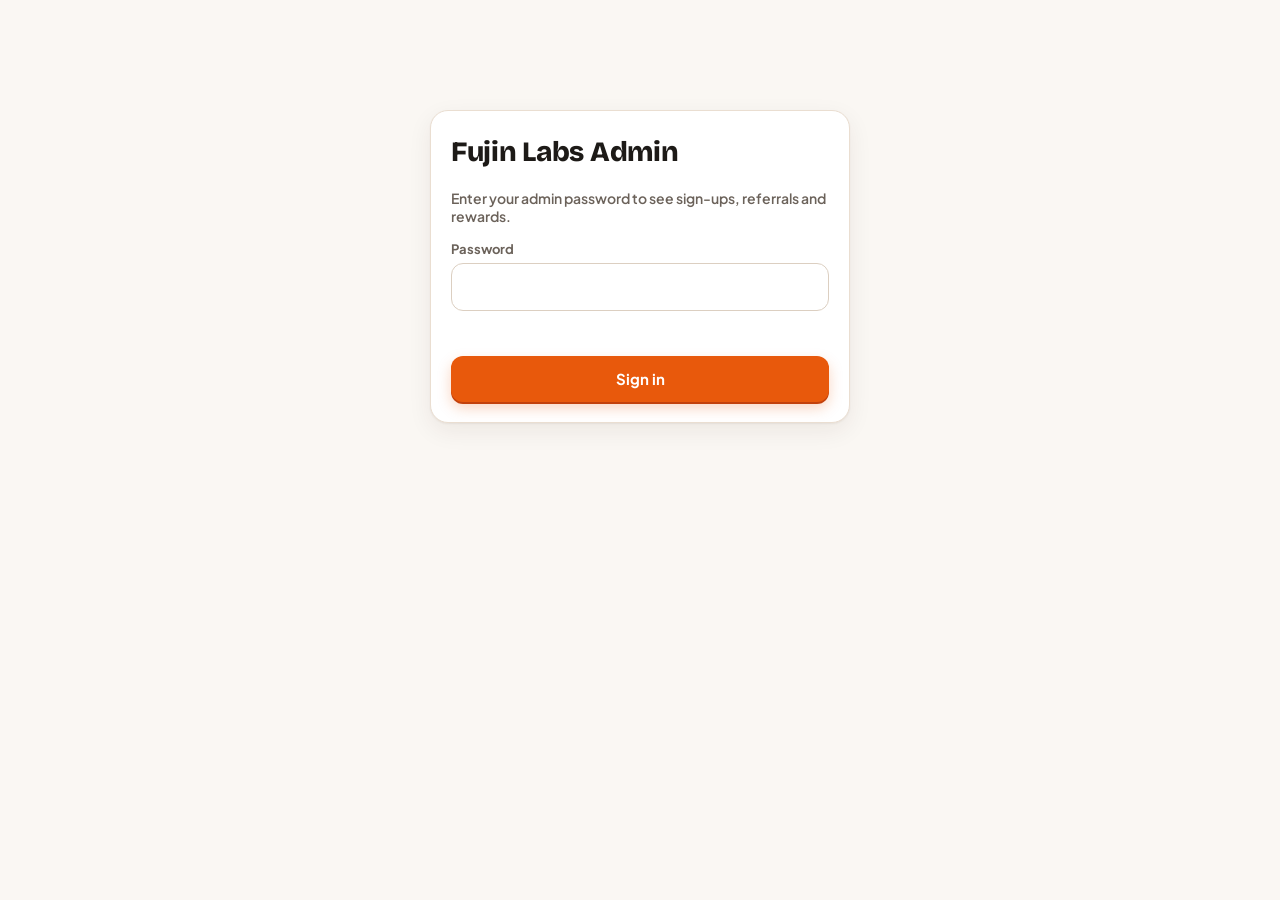
==== admin.html @ 4818551e "Add files via upload" ====
<!doctype html>
<html lang="en">
<head>
<meta charset="utf-8">
<meta name="viewport" content="width=device-width, initial-scale=1, viewport-fit=cover">
<meta name="color-scheme" content="light">
<meta name="robots" content="noindex, nofollow">
<title>Fujin Labs Admin</title>
<link rel="preconnect" href="https://fonts.googleapis.com">
<link rel="preconnect" href="https://fonts.gstatic.com" crossorigin>
<link href="https://fonts.googleapis.com/css2?family=Bricolage+Grotesque:opsz,wght@12..96,600;12..96,700;12..96,800&family=Plus+Jakarta+Sans:wght@500;600;700;800&display=swap" rel="stylesheet">
<link rel="stylesheet" href="styles.css">
<style>
  /* Page-specific styles only. Tokens and shared components live in styles.css. */
  :root{--page:980px}
  .top h1{font-size:26px}
  #login{max-width:420px;margin:10vh auto 0;width:100%;display:flex;flex-direction:column;gap:16px}
  .tabs{display:flex;gap:8px;position:sticky;top:env(safe-area-inset-top,0px);z-index:5;padding:8px 2px;overflow-x:auto;background:var(--bg)}
  .tabs button{background:#fff;color:var(--ink);border:1.5px solid var(--line);box-shadow:none;flex:none}
  .tabs button[aria-selected="true"]{background:var(--orange);color:#fff;border-color:var(--orange)}
  .grid2{display:grid;grid-template-columns:1fr 1fr;gap:20px}
  @media(max-width:760px){.grid2{grid-template-columns:1fr}}
  ol.lb{list-style:none;margin:14px 0 0;padding:0;display:flex;flex-direction:column;gap:8px}
  ol.lb li{display:flex;align-items:center;gap:12px;background:var(--well);border-radius:12px;padding:10px 14px}
  ol.lb .rk{font:800 16px var(--display);width:26px;color:var(--orange-deep)}
  ol.lb .nm{flex:1;min-width:0;overflow-wrap:anywhere;font-weight:700}
  ol.lb .ct{font:800 20px var(--display);font-variant-numeric:tabular-nums}
  .filters{display:grid;grid-template-columns:2fr 1fr 1fr;gap:12px}
  @media(max-width:640px){.filters{grid-template-columns:1fr}}
  .list{display:grid;grid-template-columns:repeat(auto-fill,minmax(min(100%,420px),1fr));gap:16px;margin-top:18px}
  .person{background:#fff;border:1px solid var(--line);border-radius:16px;box-shadow:var(--shadow);padding:18px;display:flex;flex-direction:column;gap:12px;min-width:0}
  .person h3{overflow-wrap:anywhere}
  .meta{display:grid;grid-template-columns:auto 1fr;gap:4px 12px;font-size:14px;margin:0}
  .meta dt{color:var(--muted);font-weight:700} .meta dd{margin:0;overflow-wrap:anywhere}
  .edit{display:flex;flex-direction:column;gap:10px;border-top:1px solid var(--line);padding-top:12px}
  .tier-edit{display:grid;grid-template-columns:90px 1fr 110px auto;gap:10px;align-items:end;margin-top:12px}
  .tier-edit .full{grid-column:1/-1}
  @media(max-width:640px){.tier-edit{grid-template-columns:1fr 1fr;padding:12px;border-radius:14px;background:var(--well)}.tier-edit>*{grid-column:1/-1}}
</style>
</head>
<body>
<main>
  <section id="login" class="card" aria-labelledby="loginTitle">
    <h1 id="loginTitle" style="font-size:28px">Fujin Labs Admin</h1>
    <p class="msg">Enter your admin password to see sign-ups, referrals and rewards.</p>
    <div id="demoNote" class="banner" hidden>Demo mode: reading sign-ups saved in this browser. The demo password is <b>admin</b>.</div>
    <form id="loginForm" style="display:flex;flex-direction:column;gap:14px">
      <label for="pw">Password<input id="pw" type="password" autocomplete="current-password"></label>
      <p class="msg bad" id="loginErr" role="alert"></p>
      <button type="submit" id="loginBtn">Sign in</button>
    </form>
  </section>

  <div id="app" hidden>
    <div class="top card">
      <div><div class="brand" style="margin-bottom:8px"><i></i>Fujin Labs Admin</div><span class="conn" id="conn">Connected to Google Sheet</span></div>
      <div class="row">
        <button class="soft" id="reload" type="button">Refresh</button>
        <button class="soft" id="exportCsv" type="button">Export CSV</button>
        <button class="soft" id="logout" type="button">Sign out</button>
      </div>
    </div>
    <div class="tabs" role="tablist" style="margin-top:14px">
      <button role="tab" id="t-over" aria-selected="true" data-tab="over">Overview</button>
      <button role="tab" id="t-people" aria-selected="false" data-tab="people">Sign-ups</button>
      <button role="tab" id="t-rewards" aria-selected="false" data-tab="rewards">Reward tiers</button>
    </div>

    <section id="p-over" style="display:flex;flex-direction:column;gap:22px;margin-top:14px">
      <div class="stats" id="stats"></div>
      <div class="grid2">
        <div class="card"><h2>Top referrers</h2><ol class="lb" id="leaders"></ol></div>
        <div class="card"><h2>Interests</h2><div class="bars" id="interestBars"></div><h2 style="margin-top:24px">Last 7 days</h2><div class="bars" id="dayBars"></div></div>
      </div>
    </section>

    <section id="p-people" class="card" hidden style="margin-top:14px">
      <h2>All sign-ups <span class="pill" id="shown"></span></h2>
      <div class="filters" style="margin-top:14px">
        <label for="q">Search<input id="q" type="search" placeholder="Name, email, company, code"></label>
        <label for="fInterest">Interest<select id="fInterest"><option value="">All</option></select></label>
        <label for="fStatus">Reward<select id="fStatus"><option value="">All</option><option value="__ready">Ready to reward</option></select></label>
      </div>
      <div class="list" id="list"></div>
    </section>

    <section id="p-rewards" class="card" hidden style="margin-top:14px">
      <h2>Reward tiers</h2>
      <p class="msg">These appear on your public page. Friends needed is the number of people who joined with someone's code.</p>
      <div id="tierEditor"></div>
      <div class="row" style="margin-top:16px"><button class="soft" id="addTier" type="button">Add tier</button><button id="saveTiers" type="button">Save tiers</button></div>
      <p class="msg" id="tierMsg" role="status"></p>
    </section>
  </div>
</main>

<script src="config.js"></script>
<script>

const $ = id => document.getElementById(id);
const DEMO = !CONFIG.SHEET_API_URL;
let PASSWORD = "", DATA = {rows:[], tiers:[], statuses:["None","Pending","Approved","Paid / Sent"]};

function h(tag, props, ...kids){
  const el = document.createElement(tag);
  Object.entries(props || {}).forEach(([k,v]) => { if(k === "class") el.className = v; else if(k.startsWith("on")) el.addEventListener(k.slice(2), v); else if(v !== false && v != null) el.setAttribute(k, v === true ? "" : v); });
  kids.flat().forEach(c => { if(c != null) el.append(c.nodeType ? c : document.createTextNode(c)); });
  return el;
}

/* ---- Backend ---- */
async function call(action, body){
  if(DEMO) return demo(action, body || {});
  const r = await fetch(CONFIG.SHEET_API_URL, {method:"POST", headers:{"Content-Type":"text/plain;charset=utf-8"}, body:JSON.stringify({action, password:PASSWORD, ...body})});
  if(!r.ok) throw new Error("Request failed (" + r.status + ")");
  const out = await r.json();
  if(out && out.error) throw new Error(out.error);
  return out;
}
function demoRows(){ try{ return JSON.parse(localStorage.getItem("fujin_demo")||"[]"); }catch(e){ return []; } }
function demoTiers(){ try{ const t = JSON.parse(localStorage.getItem("fujin_demo_tiers")||"null"); if(t) return t; }catch(e){} return [
  {need:3,reward:"Rs 500 cash",type:"Money",details:"Sent to your UPI or bank account"},
  {need:10,reward:"Fujin Labs gift hamper",type:"Gift",details:"Delivered to your address"},
  {need:25,reward:"Rs 5,000 cash",type:"Money",details:"Sent to your UPI or bank account"}]; }
function demo(action, b){
  if(b.password !== undefined && b.password !== "admin" && action === "a_login") throw new Error("Wrong password.");
  const rows = demoRows();
  const save = () => localStorage.setItem("fujin_demo", JSON.stringify(rows));
  if(action === "a_login") return {ok:true};
  if(action === "a_list"){
    const byCode = {}; rows.forEach(r => byCode[r.code] = r);
    return {tiers:demoTiers(), statuses:DATA.statuses, rows:rows.map(r => ({ts:r.created_at, name:r.name, email:r.email, company:r.company||"", phone:r.phone||"", interest:r.interest||"",
      code:r.code, ref:r.referred_by||"", refName:r.referred_by && byCode[r.referred_by] ? byCode[r.referred_by].name : "", count:rows.filter(x => x.referred_by === r.code).length, status:r.status||"None", notes:r.notes||""}))};
  }
  if(action === "a_update"){ const r = rows.find(x => x.code === b.code); if(r){ if(b.status) r.status = b.status; if(b.notes !== undefined) r.notes = b.notes; save(); } return {ok:true}; }
  if(action === "a_delete"){ const i = rows.findIndex(x => x.code === b.code); if(i >= 0){ rows.splice(i,1); save(); } return {ok:true}; }
  if(action === "a_tiers"){ localStorage.setItem("fujin_demo_tiers", JSON.stringify(b.tiers)); return {ok:true, tiers:b.tiers}; }
}

/* ---- Login ---- */
function pwGet(){ try{ return sessionStorage.getItem("fujin_admin") || ""; }catch(e){ return ""; } }
function pwSet(v){ try{ v ? sessionStorage.setItem("fujin_admin", v) : sessionStorage.removeItem("fujin_admin"); }catch(e){} }
if(DEMO){ $("demoNote").hidden = false; $("conn").textContent = "Demo mode (not your Sheet)"; $("conn").classList.add("demo"); }

async function enter(pw, auto){
  PASSWORD = pw; $("loginErr").textContent = "";
  $("loginBtn").disabled = true;
  try{
    await call("a_login", {password:pw});
    pwSet(pw); await load();
    $("login").hidden = true; $("app").hidden = false;
  }catch(e){ if(!auto) $("loginErr").textContent = e.message; pwSet(""); }
  finally{ $("loginBtn").disabled = false; }
}
$("loginForm").addEventListener("submit", e => { e.preventDefault(); enter($("pw").value, false); });
$("logout").addEventListener("click", () => { pwSet(""); PASSWORD = ""; $("app").hidden = true; $("login").hidden = false; $("pw").value = ""; });
if(pwGet()) enter(pwGet(), true);

/* ---- Data ---- */
async function load(){
  const d = await call("a_list", {});
  DATA = {rows:d.rows || [], tiers:d.tiers || [], statuses:d.statuses || DATA.statuses};
  fillFilters(); renderAll();
}
$("reload").addEventListener("click", async e => { e.target.disabled = true; try{ await load(); }catch(x){ alert_(x.message); } e.target.disabled = false; });
function alert_(m){ const t = $("tierMsg"); t.className = "msg bad"; t.textContent = m; }

const earned = c => { let t = null; DATA.tiers.forEach(x => { if(c >= x.need) t = x; }); return t; };
const needsReward = r => earned(r.count) && (r.status === "None" || r.status === "Pending");
const fmtDate = s => { const d = new Date(s); return isNaN(d) ? "" : d.toLocaleDateString(undefined, {day:"numeric", month:"short", year:"numeric"}); };

/* ---- Overview ---- */
function renderOverview(){
  const rows = DATA.rows, total = rows.length, viaRef = rows.filter(r => r.ref).length;
  const ready = rows.filter(needsReward).length, unpaid = rows.filter(r => r.status === "Approved").length;
  const stat = (n, label, alert) => h("div", {class:"stat" + (alert ? " alert" : "")}, h("b", {}, n), h("span", {}, label));
  const box = $("stats"); box.textContent = "";
  box.append(stat(total, "Total sign-ups"), stat(viaRef, "Joined via referral"), stat(total ? Math.round(viaRef/total*100) + "%" : "0%", "Referral rate"),
    stat(ready, "Ready to reward", ready > 0), stat(unpaid, "Approved, not sent yet"));

  const lb = $("leaders"); lb.textContent = "";
  const top = rows.filter(r => r.count > 0).sort((a,b) => b.count - a.count).slice(0, 8);
  if(!top.length) lb.append(h("li", {}, h("span", {class:"nm"}, "No referrals yet.")));
  top.forEach((r, i) => lb.append(h("li", {}, h("span", {class:"rk"}, i + 1), h("span", {class:"nm"}, r.name, h("br"), h("small", {style:"font-weight:500;color:var(--muted)"}, r.code)), h("span", {class:"ct"}, r.count))));

  const bars = (el, entries) => { el.textContent = ""; const max = Math.max(1, ...entries.map(e => e[1]));
    entries.forEach(([k, v]) => el.append(h("div", {class:"b"}, h("span", {}, k), h("div", {class:"tr"}, h("i", {style:"width:" + Math.max(2, v/max*100) + "%"})), h("span", {}, v)))); };
  const byInt = {}; rows.forEach(r => { const k = r.interest || "Not given"; byInt[k] = (byInt[k] || 0) + 1; });
  bars($("interestBars"), Object.entries(byInt).sort((a,b) => b[1] - a[1]));
  const days = [];
  for(let i = 6; i >= 0; i--){ const d = new Date(); d.setHours(0,0,0,0); d.setDate(d.getDate() - i); days.push(d); }
  bars($("dayBars"), days.map(d => [d.toLocaleDateString(undefined, {weekday:"short", day:"numeric"}),
    rows.filter(r => { const x = new Date(r.ts); return x >= d && x < new Date(d.getTime() + 864e5); }).length]));
}

/* ---- Sign-ups ---- */
function fillFilters(){
  const sel = $("fInterest"), keep = sel.value; sel.textContent = ""; sel.append(h("option", {value:""}, "All"));
  [...new Set(DATA.rows.map(r => r.interest).filter(Boolean))].forEach(v => sel.append(h("option", {value:v}, v))); sel.value = keep;
  const st = $("fStatus"), k2 = st.value; st.textContent = ""; st.append(h("option", {value:""}, "All"), h("option", {value:"__ready"}, "Ready to reward"));
  DATA.statuses.forEach(s => st.append(h("option", {value:s}, s))); st.value = k2;
}

function personCard(r){
  const tier = earned(r.count);
  const status = h("select", {id:"st-" + r.code}, DATA.statuses.map(s => h("option", {value:s, selected: s === r.status}, s)));
  const notes = h("textarea", {id:"nt-" + r.code}, r.notes);
  const msg = h("p", {class:"msg", role:"status"});
  const del = h("button", {class:"danger", type:"button"}, "Delete");
  let armed = false;
  del.addEventListener("click", async () => {
    if(!armed){ armed = true; del.classList.add("sure"); del.textContent = "Tap again to delete for good"; setTimeout(() => { armed = false; del.classList.remove("sure"); del.textContent = "Delete"; }, 4000); return; }
    del.disabled = true;
    try{ await call("a_delete", {code:r.code}); await load(); }catch(e){ msg.className = "msg bad"; msg.textContent = e.message; del.disabled = false; }
  });
  const save = h("button", {type:"button"}, "Save");
  save.addEventListener("click", async () => {
    save.disabled = true; msg.className = "msg"; msg.textContent = "Saving...";
    try{ await call("a_update", {code:r.code, status:status.value, notes:notes.value}); r.status = status.value; r.notes = notes.value; msg.className = "msg ok"; msg.textContent = "Saved."; renderOverview(); }
    catch(e){ msg.className = "msg bad"; msg.textContent = e.message; }
    save.disabled = false;
  });
  const dl = [["Email", r.email], ["Phone", r.phone || "-"], ["Company", r.company || "-"], ["Interest", r.interest || "-"], ["Joined", fmtDate(r.ts)], ["Referred by", r.ref ? (r.refName || "Unknown") + " (" + r.ref + ")" : "Nobody"]];
  return h("article", {class:"person"},
    h("div", {}, h("h3", {}, r.name), h("div", {class:"pills", style:"margin-top:6px"},
      h("span", {class:"pill"}, r.code), h("span", {class:"pill"}, r.count + (r.count === 1 ? " referral" : " referrals")),
      tier ? h("span", {class:"pill " + (r.status === "Paid / Sent" ? "paid" : "eligible")}, (r.status === "Paid / Sent" ? "Earned: " : "Eligible: ") + tier.reward) : null)),
    h("dl", {class:"meta"}, dl.flatMap(([k, v]) => [h("dt", {}, k), h("dd", {}, v)])),
    h("div", {class:"edit"}, h("label", {for:"st-" + r.code}, "Reward status", status), h("label", {for:"nt-" + r.code}, "Private notes", notes),
      h("div", {class:"row"}, save, del), msg));
}

function renderPeople(){
  const q = $("q").value.trim().toLowerCase(), fi = $("fInterest").value, fs = $("fStatus").value;
  const rows = DATA.rows.filter(r => (!q || [r.name, r.email, r.company, r.code, r.phone].join(" ").toLowerCase().includes(q))
    && (!fi || r.interest === fi) && (!fs || (fs === "__ready" ? needsReward(r) : r.status === fs)))
    .sort((a,b) => new Date(b.ts) - new Date(a.ts));
  $("shown").textContent = rows.length + " of " + DATA.rows.length;
  const list = $("list"); list.textContent = "";
  if(!rows.length) list.append(h("p", {class:"msg"}, "No sign-ups match."));
  rows.slice(0, 200).forEach(r => list.append(personCard(r)));
  if(rows.length > 200) list.append(h("p", {class:"msg"}, "Showing the newest 200. Narrow the search to see more."));
}
["input","change"].forEach(ev => ["q","fInterest","fStatus"].forEach(id => $(id).addEventListener(ev, renderPeople)));

/* ---- Tiers ---- */
let tierDraft = [];
function renderTiers(){
  tierDraft = DATA.tiers.map(t => ({...t}));
  drawTiers();
}
function drawTiers(){
  const box = $("tierEditor"); box.textContent = "";
  tierDraft.forEach((t, i) => {
    const need = h("input", {id:"tn" + i, type:"number", min:"1", value:t.need, inputmode:"numeric"});
    const rw = h("input", {id:"tr" + i, value:t.reward, placeholder:"Rs 500 cash"});
    const ty = h("select", {id:"ty" + i}, ["Money","Gift"].map(x => h("option", {value:x, selected: x === t.type}, x)));
    const dt = h("input", {id:"td" + i, value:t.details || "", placeholder:"How the reward is delivered"});
    need.addEventListener("input", () => t.need = Number(need.value)); rw.addEventListener("input", () => t.reward = rw.value);
    ty.addEventListener("change", () => t.type = ty.value); dt.addEventListener("input", () => t.details = dt.value);
    const rm = h("button", {class:"danger", type:"button", "aria-label":"Remove tier " + (i + 1)}, "Remove");
    rm.addEventListener("click", () => { tierDraft.splice(i, 1); drawTiers(); });
    box.append(h("div", {class:"tier-edit"},
      h("label", {for:"tn" + i}, "Friends", need), h("label", {for:"tr" + i}, "Reward", rw), h("label", {for:"ty" + i}, "Type", ty), rm,
      h("label", {for:"td" + i, class:"full"}, "Details", dt)));
  });
}
$("addTier").addEventListener("click", () => { tierDraft.push({need:(tierDraft.length ? tierDraft[tierDraft.length-1].need : 0) + 5, reward:"", type:"Money", details:""}); drawTiers(); });
$("saveTiers").addEventListener("click", async e => {
  const m = $("tierMsg"); m.className = "msg"; m.textContent = "Saving...";
  const list = tierDraft.filter(t => Number(t.need) > 0 && String(t.reward).trim()).sort((a,b) => a.need - b.need);
  e.target.disabled = true;
  try{ const out = await call("a_tiers", {tiers:list}); DATA.tiers = out.tiers || list; renderTiers(); renderOverview(); renderPeople(); m.className = "msg ok"; m.textContent = "Saved. The public page now shows these tiers."; }
  catch(x){ m.className = "msg bad"; m.textContent = x.message; }
  e.target.disabled = false;
});

/* ---- Tabs, CSV, render ---- */
function renderAll(){ renderOverview(); renderPeople(); renderTiers(); }
document.querySelectorAll("[data-tab]").forEach(b => b.addEventListener("click", () => {
  document.querySelectorAll("[data-tab]").forEach(x => x.setAttribute("aria-selected", String(x === b)));
  ["over","people","rewards"].forEach(t => $("p-" + t).hidden = t !== b.dataset.tab);
}));
$("exportCsv").addEventListener("click", () => {
  const cols = [["Joined","ts"],["Name","name"],["Email","email"],["Phone","phone"],["Company","company"],["Interest","interest"],["Code","code"],["Referred by","ref"],["Referrals","count"],["Reward status","status"],["Notes","notes"]];
  const cell = v => { v = String(v == null ? "" : v); if(/^[=+\-@]/.test(v)) v = "'" + v; return '"' + v.replace(/"/g, '""') + '"'; };
  const csv = [cols.map(c => cell(c[0])).join(",")].concat(DATA.rows.map(r => cols.map(c => cell(r[c[1]])).join(","))).join("\r\n");
  const url = URL.createObjectURL(new Blob(["﻿" + csv], {type:"text/csv;charset=utf-8"}));
  const a = h("a", {href:url, download:"fujin-labs-signups-" + new Date().toISOString().slice(0,10) + ".csv"}); document.body.append(a); a.click(); a.remove();
  setTimeout(() => URL.revokeObjectURL(url), 2000);
});
</script>
</body>
</html>
---- styles.css ----
/* Fujin Labs design system. Shared by index.html (public) and admin.html.
   Change a token or a component here and every page updates. See DESIGN.md before adding new UI. */

:root{
  color-scheme:light;
  /* colour */
  --bg:#faf7f3; --card:#ffffff; --tint:#fff3e8; --well:#f6efe7; --line:#eaded1; --field-line:#dccfc1;
  --ink:#1d1a17; --muted:#6b625a;
  --orange:#e8590c; --orange-hover:#f06512; --orange-deep:#c2410c; --orange-soft:#ffe4cf; --amber:#ffb703;
  --green:#15803d; --green-soft:#dcfce7; --warn:#b42318; --note:#fff8e1; --note-line:#f5dd90; --note-ink:#6b4e00;
  /* type */
  --display:"Bricolage Grotesque","Segoe UI",system-ui,sans-serif;
  --body:"Plus Jakarta Sans","Segoe UI",system-ui,sans-serif;
  /* shape */
  --r-card:18px; --r-field:12px; --r-pill:999px;
  --shadow:0 1px 2px rgba(60,35,10,.06), 0 8px 24px rgba(60,35,10,.07);
  --focus:0 0 0 4px rgba(232,89,12,.18);
}

*{box-sizing:border-box}
html{-webkit-text-size-adjust:100%}
body{margin:0;background:var(--bg);color:var(--ink);font:500 16px/1.5 var(--body);padding-block:20px 56px;
  padding-left:max(16px,env(safe-area-inset-left,0px));padding-right:max(16px,env(safe-area-inset-right,0px))}
main{max-width:var(--page,520px);margin:0 auto;display:flex;flex-direction:column;gap:20px}
h1,h2,h3{font-family:var(--display);margin:0;letter-spacing:-.01em;text-wrap:balance}
h1{font-weight:800} h2{font-size:21px;font-weight:700} h3{font-size:18px;font-weight:700}
[hidden]{display:none!important}
@media(prefers-reduced-motion:reduce){*{transition:none!important}}

/* ---- surfaces ---- */
.card{background:var(--card);border:1px solid var(--line);border-radius:var(--r-card);box-shadow:var(--shadow);padding:20px}
.top{display:flex;flex-wrap:wrap;align-items:center;gap:12px;justify-content:space-between}
.row{display:flex;flex-wrap:wrap;gap:10px}
.sub{color:var(--muted);margin:4px 0 0;font-size:15px}
.brand{display:flex;align-items:center;gap:10px;font:800 18px var(--display)}
.brand i{width:30px;height:30px;border-radius:9px;background:linear-gradient(135deg,var(--orange),var(--amber));display:block;position:relative}
.brand i::after{content:"";position:absolute;inset:9px;border-radius:50%;background:#fff}

/* ---- form controls ---- */
label{display:flex;flex-direction:column;gap:6px;font:700 13px var(--body);color:var(--muted)}
label small{font:500 13px var(--body);color:var(--muted)}
input,select,textarea{font:500 16px var(--body);color:var(--ink);background:#fff;border:1.5px solid var(--field-line);border-radius:var(--r-field);padding:11px 13px;min-height:48px;width:100%;min-width:0}
textarea{min-height:76px;resize:vertical}
input::placeholder{color:#a39a90}
input:hover,select:hover,textarea:hover{border-color:#c9b8a5}
input:focus,select:focus,textarea:focus{outline:none;border-color:var(--orange);box-shadow:var(--focus)}

/* ---- buttons: primary (orange), .soft (outlined), .danger, .wa (WhatsApp green) ---- */
button{font:700 15px var(--body);border:0;cursor:pointer;color:#fff;border-radius:var(--r-field);min-height:46px;padding:11px 18px;background:var(--orange);
  box-shadow:0 2px 0 var(--orange-deep),0 6px 14px rgba(232,89,12,.25);transition:transform .08s,background .15s}
button:hover{background:var(--orange-hover)}
button:active{transform:translateY(2px);box-shadow:none}
button.soft{background:#fff;color:var(--orange-deep);border:1.5px solid #f0c9a8;box-shadow:none}
button.soft:hover{background:var(--tint)}
button.danger{background:#fff;color:var(--warn);border:1.5px solid #f2b8b1;box-shadow:none}
button.danger.sure{background:var(--warn);color:#fff;border-color:var(--warn)}
button.wa{background:#16a34a;box-shadow:0 2px 0 #107a38,0 6px 14px rgba(22,163,74,.25)}
button.wa:hover{background:#18b052}
button.big{min-height:52px;font-size:16px}
button:disabled{opacity:.6;cursor:wait}
button:focus-visible{outline:3px solid #ffb27a;outline-offset:3px}

/* ---- feedback ---- */
.msg,.hint{font:600 14px var(--body);margin:0;min-height:1.2em;color:var(--muted)}
.hint{font-size:13px}
.msg.ok,.hint.ok{color:var(--green)} .msg.bad,.hint.bad{color:var(--warn)}
.banner{border-radius:var(--r-field);background:var(--note);border:1px solid var(--note-line);color:var(--note-ink);font-size:14px;padding:12px 14px}
.conn{display:inline-flex;align-items:center;gap:8px;font:700 13px var(--body);padding:5px 12px;border-radius:var(--r-pill);background:var(--green-soft);color:var(--green)}
.conn::before{content:"";width:8px;height:8px;border-radius:50%;background:currentColor}
.conn.demo{background:var(--note);color:#8a6100}
.conn.brandtag{background:var(--orange-soft);color:var(--orange-deep)}
.pill{display:inline-block;border-radius:var(--r-pill);padding:3px 12px;font:700 12px var(--body);background:var(--well);color:var(--ink)}
.pill.eligible{background:var(--orange-soft);color:var(--orange-deep)} .pill.paid{background:var(--green-soft);color:var(--green)}
.pills{display:flex;flex-wrap:wrap;gap:8px;align-items:center}

/* ---- stat tiles ---- */
.stats{display:grid;grid-template-columns:repeat(auto-fit,minmax(140px,1fr));gap:14px}
.stat{background:#fff;border:1px solid var(--line);border-radius:16px;box-shadow:var(--shadow);padding:16px;min-width:0}
.stat b{display:block;font:800 32px/1.1 var(--display);font-variant-numeric:tabular-nums;overflow-wrap:anywhere}
.stat span{color:var(--muted);font-size:13px;font-weight:700}
.stat.alert{background:var(--tint);border-color:#f3b88a} .stat.alert b{color:var(--orange-deep)}

/* ---- progress and bars ---- */
.bar{height:14px;border-radius:var(--r-pill);background:var(--orange-soft);overflow:hidden}
.bar i{display:block;height:100%;border-radius:var(--r-pill);background:linear-gradient(90deg,var(--amber),var(--orange));min-width:10px;transition:width .5s ease}
.bars{display:flex;flex-direction:column;gap:10px;margin-top:14px}
.bars div.b{display:grid;grid-template-columns:110px 1fr 34px;align-items:center;gap:10px;font-size:14px;font-weight:700}
.bars .tr{height:12px;border-radius:var(--r-pill);background:var(--orange-soft)}
.bars .tr i{display:block;height:100%;border-radius:var(--r-pill);background:linear-gradient(90deg,var(--amber),var(--orange))}

/* ---- icon circle ---- */
.ico{width:36px;height:36px;border-radius:50%;display:grid;place-items:center;flex:none;background:var(--orange-soft);color:var(--orange-deep)}
.ico svg{width:20px;height:20px}

/* ---- public pages: hero, reward ladder, forms, share box ---- */
.hero{background:var(--tint);border-color:#f3b88a;padding:26px 22px;display:flex;flex-direction:column;gap:12px}
.hero h1{font-size:clamp(36px,10.5vw,52px);line-height:1.04}
.hero h1 em{font-style:normal;color:var(--orange)}
.lede{margin:0;color:var(--muted);font-size:17px;max-width:42ch}
.chips{display:flex;gap:10px;flex-wrap:wrap;margin-top:4px}
.chip{display:flex;align-items:center;gap:8px;padding:5px 14px 5px 5px;border-radius:var(--r-pill);background:#fff;border:1px solid var(--line);font:700 14px var(--body)}
.chip .ico{width:30px;height:30px}.chip .ico svg{width:17px;height:17px}

.ladder{display:flex;flex-direction:column;gap:10px;margin-top:16px}
.tier{display:flex;align-items:center;gap:14px;border:1px solid var(--line);border-radius:14px;padding:12px 14px;background:#fff}
.tier .ico{width:44px;height:44px}.tier .ico svg{width:22px;height:22px}
.tier .need{font:800 12px var(--body);color:var(--orange-deep);text-transform:uppercase;letter-spacing:.08em}
.tier .what{font:700 18px/1.25 var(--display)}
.tier .det{font-size:13px;color:var(--muted)}
.tier.done{background:var(--green-soft);border-color:#a7e3bb} .tier.done .need{color:var(--green)}
.tier .tick{margin-left:auto;width:28px;height:28px;border-radius:50%;background:var(--green);display:none;place-items:center;flex:none}
.tier .tick svg{width:16px;height:16px;stroke:#fff}
.tier.done .tick{display:grid}

form.stack{display:flex;flex-direction:column;gap:18px;margin-top:18px}
form.stack label{color:var(--ink);font-size:14px}
.two{display:grid;grid-template-columns:1fr 1fr;gap:18px}
@media(max-width:480px){.two{grid-template-columns:1fr}}
.locked{background:var(--tint);border-color:#f3b88a;color:var(--orange-deep);letter-spacing:.08em;font-weight:800;cursor:not-allowed}
.lockrow{display:flex;align-items:center;gap:8px;font:600 13px var(--body);color:var(--orange-deep)}
.lockrow svg{width:16px;height:16px;flex:none}
.consent{flex-direction:row;align-items:flex-start;gap:12px;font:500 14px/1.45 var(--body);color:var(--muted)}
.consent input{width:22px;height:22px;min-height:0;flex:none;padding:0;accent-color:var(--orange);margin-top:1px}

.success{display:flex;align-items:center;gap:14px}
.success .ico{width:48px;height:48px;background:var(--green-soft)} .success .ico svg{width:26px;height:26px}
.codebox{margin:18px 0;background:var(--tint);border:1.5px dashed #f0b27f;border-radius:16px;padding:18px;display:flex;flex-direction:column;gap:8px}
.codebox span{font:800 12px var(--body);text-transform:uppercase;letter-spacing:.1em;color:var(--muted)}
.code{font:800 clamp(30px,9vw,40px)/1 var(--display);letter-spacing:.05em;color:var(--orange-deep);overflow-wrap:anywhere}
.link{font-size:13px;color:var(--muted);overflow-wrap:anywhere;margin:0}
.actions{display:grid;grid-template-columns:1fr 1fr;gap:10px}
.actions .wa{grid-column:1/-1}
.meter{margin-top:20px;display:flex;flex-direction:column;gap:12px}
.badge{display:inline-block;border-radius:var(--r-pill);padding:3px 12px;font:700 13px var(--body);background:var(--orange-soft);color:var(--orange-deep)}
a.btn{display:inline-flex;align-items:center;justify-content:center;text-decoration:none;font:700 15px var(--body);border-radius:var(--r-field);min-height:46px;padding:11px 18px;background:#fff;color:var(--orange-deep);border:1.5px solid #f0c9a8}
a.btn:hover{background:var(--tint)}
a.btn.primary{background:var(--orange);color:#fff;border-color:var(--orange);box-shadow:0 2px 0 var(--orange-deep),0 6px 14px rgba(232,89,12,.25)}
a.btn.primary:hover{background:var(--orange-hover)}
a.btn:focus-visible{outline:3px solid #ffb27a;outline-offset:3px}
details summary{cursor:pointer;font:700 16px var(--body);list-style:none;display:flex;align-items:center;justify-content:space-between;min-height:44px}
details summary::-webkit-details-marker{display:none}
details summary::after{content:"+";font-size:26px;color:var(--orange)}
details[open] summary::after{content:"\2212"}
footer{text-align:center;color:var(--muted);font-size:13px}
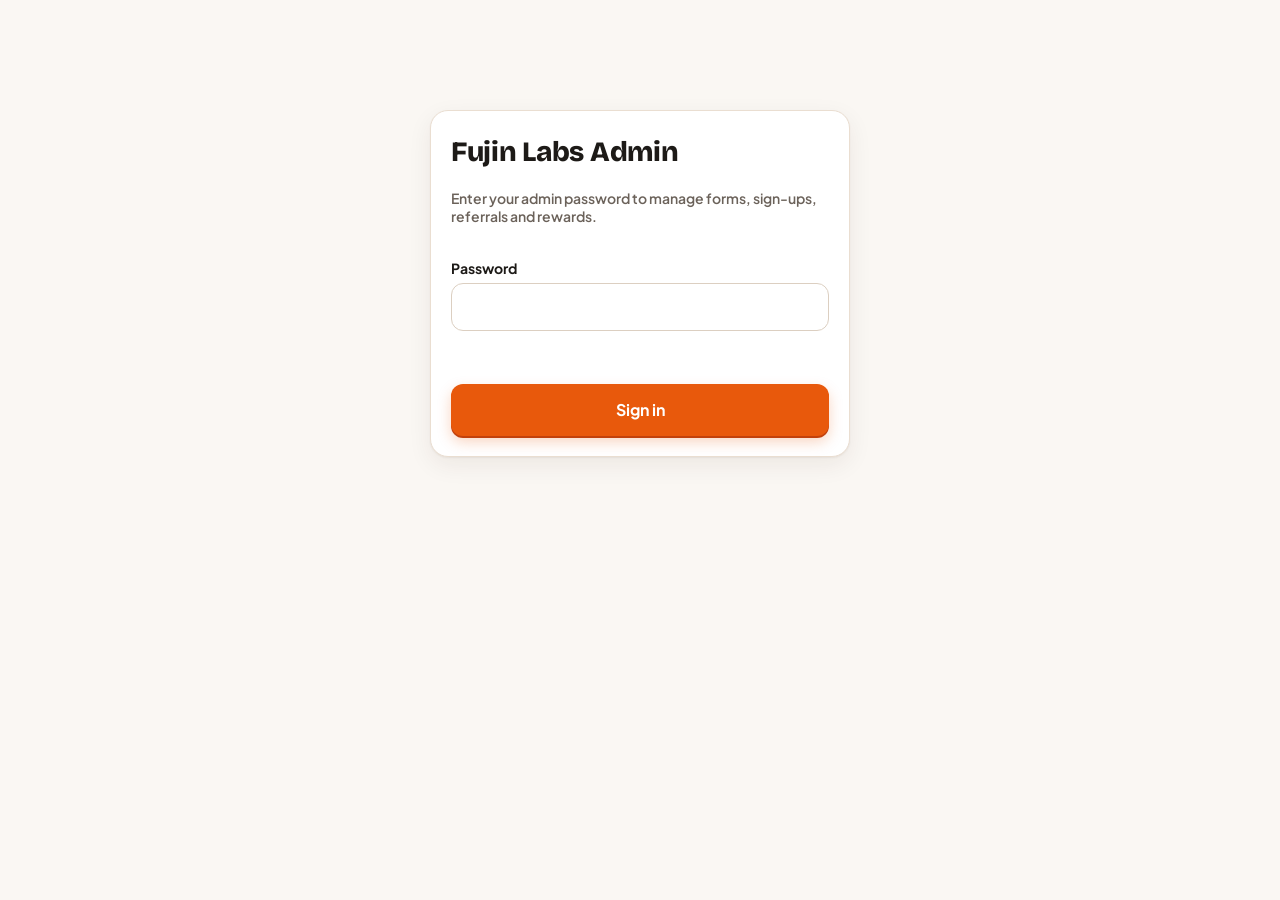
==== commit 48a6bd8e: "Add files via upload" ====
--- a/admin.html
+++ b/admin.html
@@ -1,294 +1,507 @@
-<!doctype html>
-<html lang="en">
-<head>
-<meta charset="utf-8">
-<meta name="viewport" content="width=device-width, initial-scale=1, viewport-fit=cover">
-<meta name="color-scheme" content="light">
-<meta name="robots" content="noindex, nofollow">
-<title>Fujin Labs Admin</title>
-<link rel="preconnect" href="https://fonts.googleapis.com">
-<link rel="preconnect" href="https://fonts.gstatic.com" crossorigin>
-<link href="https://fonts.googleapis.com/css2?family=Bricolage+Grotesque:opsz,wght@12..96,600;12..96,700;12..96,800&family=Plus+Jakarta+Sans:wght@500;600;700;800&display=swap" rel="stylesheet">
-<link rel="stylesheet" href="styles.css">
-<style>
-  /* Page-specific styles only. Tokens and shared components live in styles.css. */
-  :root{--page:980px}
-  .top h1{font-size:26px}
-  #login{max-width:420px;margin:10vh auto 0;width:100%;display:flex;flex-direction:column;gap:16px}
-  .tabs{display:flex;gap:8px;position:sticky;top:env(safe-area-inset-top,0px);z-index:5;padding:8px 2px;overflow-x:auto;background:var(--bg)}
-  .tabs button{background:#fff;color:var(--ink);border:1.5px solid var(--line);box-shadow:none;flex:none}
-  .tabs button[aria-selected="true"]{background:var(--orange);color:#fff;border-color:var(--orange)}
-  .grid2{display:grid;grid-template-columns:1fr 1fr;gap:20px}
-  @media(max-width:760px){.grid2{grid-template-columns:1fr}}
-  ol.lb{list-style:none;margin:14px 0 0;padding:0;display:flex;flex-direction:column;gap:8px}
-  ol.lb li{display:flex;align-items:center;gap:12px;background:var(--well);border-radius:12px;padding:10px 14px}
-  ol.lb .rk{font:800 16px var(--display);width:26px;color:var(--orange-deep)}
-  ol.lb .nm{flex:1;min-width:0;overflow-wrap:anywhere;font-weight:700}
-  ol.lb .ct{font:800 20px var(--display);font-variant-numeric:tabular-nums}
-  .filters{display:grid;grid-template-columns:2fr 1fr 1fr;gap:12px}
-  @media(max-width:640px){.filters{grid-template-columns:1fr}}
-  .list{display:grid;grid-template-columns:repeat(auto-fill,minmax(min(100%,420px),1fr));gap:16px;margin-top:18px}
-  .person{background:#fff;border:1px solid var(--line);border-radius:16px;box-shadow:var(--shadow);padding:18px;display:flex;flex-direction:column;gap:12px;min-width:0}
-  .person h3{overflow-wrap:anywhere}
-  .meta{display:grid;grid-template-columns:auto 1fr;gap:4px 12px;font-size:14px;margin:0}
-  .meta dt{color:var(--muted);font-weight:700} .meta dd{margin:0;overflow-wrap:anywhere}
-  .edit{display:flex;flex-direction:column;gap:10px;border-top:1px solid var(--line);padding-top:12px}
-  .tier-edit{display:grid;grid-template-columns:90px 1fr 110px auto;gap:10px;align-items:end;margin-top:12px}
-  .tier-edit .full{grid-column:1/-1}
-  @media(max-width:640px){.tier-edit{grid-template-columns:1fr 1fr;padding:12px;border-radius:14px;background:var(--well)}.tier-edit>*{grid-column:1/-1}}
-</style>
-</head>
-<body>
-<main>
-  <section id="login" class="card" aria-labelledby="loginTitle">
-    <h1 id="loginTitle" style="font-size:28px">Fujin Labs Admin</h1>
-    <p class="msg">Enter your admin password to see sign-ups, referrals and rewards.</p>
-    <div id="demoNote" class="banner" hidden>Demo mode: reading sign-ups saved in this browser. The demo password is <b>admin</b>.</div>
-    <form id="loginForm" style="display:flex;flex-direction:column;gap:14px">
-      <label for="pw">Password<input id="pw" type="password" autocomplete="current-password"></label>
-      <p class="msg bad" id="loginErr" role="alert"></p>
-      <button type="submit" id="loginBtn">Sign in</button>
-    </form>
-  </section>
-
-  <div id="app" hidden>
-    <div class="top card">
-      <div><div class="brand" style="margin-bottom:8px"><i></i>Fujin Labs Admin</div><span class="conn" id="conn">Connected to Google Sheet</span></div>
-      <div class="row">
-        <button class="soft" id="reload" type="button">Refresh</button>
-        <button class="soft" id="exportCsv" type="button">Export CSV</button>
-        <button class="soft" id="logout" type="button">Sign out</button>
-      </div>
-    </div>
-    <div class="tabs" role="tablist" style="margin-top:14px">
-      <button role="tab" id="t-over" aria-selected="true" data-tab="over">Overview</button>
-      <button role="tab" id="t-people" aria-selected="false" data-tab="people">Sign-ups</button>
-      <button role="tab" id="t-rewards" aria-selected="false" data-tab="rewards">Reward tiers</button>
-    </div>
-
-    <section id="p-over" style="display:flex;flex-direction:column;gap:22px;margin-top:14px">
-      <div class="stats" id="stats"></div>
-      <div class="grid2">
-        <div class="card"><h2>Top referrers</h2><ol class="lb" id="leaders"></ol></div>
-        <div class="card"><h2>Interests</h2><div class="bars" id="interestBars"></div><h2 style="margin-top:24px">Last 7 days</h2><div class="bars" id="dayBars"></div></div>
-      </div>
-    </section>
-
-    <section id="p-people" class="card" hidden style="margin-top:14px">
-      <h2>All sign-ups <span class="pill" id="shown"></span></h2>
-      <div class="filters" style="margin-top:14px">
-        <label for="q">Search<input id="q" type="search" placeholder="Name, email, company, code"></label>
-        <label for="fInterest">Interest<select id="fInterest"><option value="">All</option></select></label>
-        <label for="fStatus">Reward<select id="fStatus"><option value="">All</option><option value="__ready">Ready to reward</option></select></label>
-      </div>
-      <div class="list" id="list"></div>
-    </section>
-
-    <section id="p-rewards" class="card" hidden style="margin-top:14px">
-      <h2>Reward tiers</h2>
-      <p class="msg">These appear on your public page. Friends needed is the number of people who joined with someone's code.</p>
-      <div id="tierEditor"></div>
-      <div class="row" style="margin-top:16px"><button class="soft" id="addTier" type="button">Add tier</button><button id="saveTiers" type="button">Save tiers</button></div>
-      <p class="msg" id="tierMsg" role="status"></p>
-    </section>
-  </div>
-</main>
-
-<script src="config.js"></script>
-<script>
-
-const $ = id => document.getElementById(id);
-const DEMO = !CONFIG.SHEET_API_URL;
-let PASSWORD = "", DATA = {rows:[], tiers:[], statuses:["None","Pending","Approved","Paid / Sent"]};
-
-function h(tag, props, ...kids){
-  const el = document.createElement(tag);
-  Object.entries(props || {}).forEach(([k,v]) => { if(k === "class") el.className = v; else if(k.startsWith("on")) el.addEventListener(k.slice(2), v); else if(v !== false && v != null) el.setAttribute(k, v === true ? "" : v); });
-  kids.flat().forEach(c => { if(c != null) el.append(c.nodeType ? c : document.createTextNode(c)); });
-  return el;
-}
-
-/* ---- Backend ---- */
-async function call(action, body){
-  if(DEMO) return demo(action, body || {});
-  const r = await fetch(CONFIG.SHEET_API_URL, {method:"POST", headers:{"Content-Type":"text/plain;charset=utf-8"}, body:JSON.stringify({action, password:PASSWORD, ...body})});
-  if(!r.ok) throw new Error("Request failed (" + r.status + ")");
-  const out = await r.json();
-  if(out && out.error) throw new Error(out.error);
-  return out;
-}
-function demoRows(){ try{ return JSON.parse(localStorage.getItem("fujin_demo")||"[]"); }catch(e){ return []; } }
-function demoTiers(){ try{ const t = JSON.parse(localStorage.getItem("fujin_demo_tiers")||"null"); if(t) return t; }catch(e){} return [
-  {need:3,reward:"Rs 500 cash",type:"Money",details:"Sent to your UPI or bank account"},
-  {need:10,reward:"Fujin Labs gift hamper",type:"Gift",details:"Delivered to your address"},
-  {need:25,reward:"Rs 5,000 cash",type:"Money",details:"Sent to your UPI or bank account"}]; }
-function demo(action, b){
-  if(b.password !== undefined && b.password !== "admin" && action === "a_login") throw new Error("Wrong password.");
-  const rows = demoRows();
-  const save = () => localStorage.setItem("fujin_demo", JSON.stringify(rows));
-  if(action === "a_login") return {ok:true};
-  if(action === "a_list"){
-    const byCode = {}; rows.forEach(r => byCode[r.code] = r);
-    return {tiers:demoTiers(), statuses:DATA.statuses, rows:rows.map(r => ({ts:r.created_at, name:r.name, email:r.email, company:r.company||"", phone:r.phone||"", interest:r.interest||"",
-      code:r.code, ref:r.referred_by||"", refName:r.referred_by && byCode[r.referred_by] ? byCode[r.referred_by].name : "", count:rows.filter(x => x.referred_by === r.code).length, status:r.status||"None", notes:r.notes||""}))};
-  }
-  if(action === "a_update"){ const r = rows.find(x => x.code === b.code); if(r){ if(b.status) r.status = b.status; if(b.notes !== undefined) r.notes = b.notes; save(); } return {ok:true}; }
-  if(action === "a_delete"){ const i = rows.findIndex(x => x.code === b.code); if(i >= 0){ rows.splice(i,1); save(); } return {ok:true}; }
-  if(action === "a_tiers"){ localStorage.setItem("fujin_demo_tiers", JSON.stringify(b.tiers)); return {ok:true, tiers:b.tiers}; }
-}
-
-/* ---- Login ---- */
-function pwGet(){ try{ return sessionStorage.getItem("fujin_admin") || ""; }catch(e){ return ""; } }
-function pwSet(v){ try{ v ? sessionStorage.setItem("fujin_admin", v) : sessionStorage.removeItem("fujin_admin"); }catch(e){} }
-if(DEMO){ $("demoNote").hidden = false; $("conn").textContent = "Demo mode (not your Sheet)"; $("conn").classList.add("demo"); }
-
-async function enter(pw, auto){
-  PASSWORD = pw; $("loginErr").textContent = "";
-  $("loginBtn").disabled = true;
-  try{
-    await call("a_login", {password:pw});
-    pwSet(pw); await load();
-    $("login").hidden = true; $("app").hidden = false;
-  }catch(e){ if(!auto) $("loginErr").textContent = e.message; pwSet(""); }
-  finally{ $("loginBtn").disabled = false; }
-}
-$("loginForm").addEventListener("submit", e => { e.preventDefault(); enter($("pw").value, false); });
-$("logout").addEventListener("click", () => { pwSet(""); PASSWORD = ""; $("app").hidden = true; $("login").hidden = false; $("pw").value = ""; });
-if(pwGet()) enter(pwGet(), true);
-
-/* ---- Data ---- */
-async function load(){
-  const d = await call("a_list", {});
-  DATA = {rows:d.rows || [], tiers:d.tiers || [], statuses:d.statuses || DATA.statuses};
-  fillFilters(); renderAll();
-}
-$("reload").addEventListener("click", async e => { e.target.disabled = true; try{ await load(); }catch(x){ alert_(x.message); } e.target.disabled = false; });
-function alert_(m){ const t = $("tierMsg"); t.className = "msg bad"; t.textContent = m; }
-
-const earned = c => { let t = null; DATA.tiers.forEach(x => { if(c >= x.need) t = x; }); return t; };
-const needsReward = r => earned(r.count) && (r.status === "None" || r.status === "Pending");
-const fmtDate = s => { const d = new Date(s); return isNaN(d) ? "" : d.toLocaleDateString(undefined, {day:"numeric", month:"short", year:"numeric"}); };
-
-/* ---- Overview ---- */
-function renderOverview(){
-  const rows = DATA.rows, total = rows.length, viaRef = rows.filter(r => r.ref).length;
-  const ready = rows.filter(needsReward).length, unpaid = rows.filter(r => r.status === "Approved").length;
-  const stat = (n, label, alert) => h("div", {class:"stat" + (alert ? " alert" : "")}, h("b", {}, n), h("span", {}, label));
-  const box = $("stats"); box.textContent = "";
-  box.append(stat(total, "Total sign-ups"), stat(viaRef, "Joined via referral"), stat(total ? Math.round(viaRef/total*100) + "%" : "0%", "Referral rate"),
-    stat(ready, "Ready to reward", ready > 0), stat(unpaid, "Approved, not sent yet"));
-
-  const lb = $("leaders"); lb.textContent = "";
-  const top = rows.filter(r => r.count > 0).sort((a,b) => b.count - a.count).slice(0, 8);
-  if(!top.length) lb.append(h("li", {}, h("span", {class:"nm"}, "No referrals yet.")));
-  top.forEach((r, i) => lb.append(h("li", {}, h("span", {class:"rk"}, i + 1), h("span", {class:"nm"}, r.name, h("br"), h("small", {style:"font-weight:500;color:var(--muted)"}, r.code)), h("span", {class:"ct"}, r.count))));
-
-  const bars = (el, entries) => { el.textContent = ""; const max = Math.max(1, ...entries.map(e => e[1]));
-    entries.forEach(([k, v]) => el.append(h("div", {class:"b"}, h("span", {}, k), h("div", {class:"tr"}, h("i", {style:"width:" + Math.max(2, v/max*100) + "%"})), h("span", {}, v)))); };
-  const byInt = {}; rows.forEach(r => { const k = r.interest || "Not given"; byInt[k] = (byInt[k] || 0) + 1; });
-  bars($("interestBars"), Object.entries(byInt).sort((a,b) => b[1] - a[1]));
-  const days = [];
-  for(let i = 6; i >= 0; i--){ const d = new Date(); d.setHours(0,0,0,0); d.setDate(d.getDate() - i); days.push(d); }
-  bars($("dayBars"), days.map(d => [d.toLocaleDateString(undefined, {weekday:"short", day:"numeric"}),
-    rows.filter(r => { const x = new Date(r.ts); return x >= d && x < new Date(d.getTime() + 864e5); }).length]));
-}
-
-/* ---- Sign-ups ---- */
-function fillFilters(){
-  const sel = $("fInterest"), keep = sel.value; sel.textContent = ""; sel.append(h("option", {value:""}, "All"));
-  [...new Set(DATA.rows.map(r => r.interest).filter(Boolean))].forEach(v => sel.append(h("option", {value:v}, v))); sel.value = keep;
-  const st = $("fStatus"), k2 = st.value; st.textContent = ""; st.append(h("option", {value:""}, "All"), h("option", {value:"__ready"}, "Ready to reward"));
-  DATA.statuses.forEach(s => st.append(h("option", {value:s}, s))); st.value = k2;
-}
-
-function personCard(r){
-  const tier = earned(r.count);
-  const status = h("select", {id:"st-" + r.code}, DATA.statuses.map(s => h("option", {value:s, selected: s === r.status}, s)));
-  const notes = h("textarea", {id:"nt-" + r.code}, r.notes);
-  const msg = h("p", {class:"msg", role:"status"});
-  const del = h("button", {class:"danger", type:"button"}, "Delete");
-  let armed = false;
-  del.addEventListener("click", async () => {
-    if(!armed){ armed = true; del.classList.add("sure"); del.textContent = "Tap again to delete for good"; setTimeout(() => { armed = false; del.classList.remove("sure"); del.textContent = "Delete"; }, 4000); return; }
-    del.disabled = true;
-    try{ await call("a_delete", {code:r.code}); await load(); }catch(e){ msg.className = "msg bad"; msg.textContent = e.message; del.disabled = false; }
-  });
-  const save = h("button", {type:"button"}, "Save");
-  save.addEventListener("click", async () => {
-    save.disabled = true; msg.className = "msg"; msg.textContent = "Saving...";
-    try{ await call("a_update", {code:r.code, status:status.value, notes:notes.value}); r.status = status.value; r.notes = notes.value; msg.className = "msg ok"; msg.textContent = "Saved."; renderOverview(); }
-    catch(e){ msg.className = "msg bad"; msg.textContent = e.message; }
-    save.disabled = false;
-  });
-  const dl = [["Email", r.email], ["Phone", r.phone || "-"], ["Company", r.company || "-"], ["Interest", r.interest || "-"], ["Joined", fmtDate(r.ts)], ["Referred by", r.ref ? (r.refName || "Unknown") + " (" + r.ref + ")" : "Nobody"]];
-  return h("article", {class:"person"},
-    h("div", {}, h("h3", {}, r.name), h("div", {class:"pills", style:"margin-top:6px"},
-      h("span", {class:"pill"}, r.code), h("span", {class:"pill"}, r.count + (r.count === 1 ? " referral" : " referrals")),
-      tier ? h("span", {class:"pill " + (r.status === "Paid / Sent" ? "paid" : "eligible")}, (r.status === "Paid / Sent" ? "Earned: " : "Eligible: ") + tier.reward) : null)),
-    h("dl", {class:"meta"}, dl.flatMap(([k, v]) => [h("dt", {}, k), h("dd", {}, v)])),
-    h("div", {class:"edit"}, h("label", {for:"st-" + r.code}, "Reward status", status), h("label", {for:"nt-" + r.code}, "Private notes", notes),
-      h("div", {class:"row"}, save, del), msg));
-}
-
-function renderPeople(){
-  const q = $("q").value.trim().toLowerCase(), fi = $("fInterest").value, fs = $("fStatus").value;
-  const rows = DATA.rows.filter(r => (!q || [r.name, r.email, r.company, r.code, r.phone].join(" ").toLowerCase().includes(q))
-    && (!fi || r.interest === fi) && (!fs || (fs === "__ready" ? needsReward(r) : r.status === fs)))
-    .sort((a,b) => new Date(b.ts) - new Date(a.ts));
-  $("shown").textContent = rows.length + " of " + DATA.rows.length;
-  const list = $("list"); list.textContent = "";
-  if(!rows.length) list.append(h("p", {class:"msg"}, "No sign-ups match."));
-  rows.slice(0, 200).forEach(r => list.append(personCard(r)));
-  if(rows.length > 200) list.append(h("p", {class:"msg"}, "Showing the newest 200. Narrow the search to see more."));
-}
-["input","change"].forEach(ev => ["q","fInterest","fStatus"].forEach(id => $(id).addEventListener(ev, renderPeople)));
-
-/* ---- Tiers ---- */
-let tierDraft = [];
-function renderTiers(){
-  tierDraft = DATA.tiers.map(t => ({...t}));
-  drawTiers();
-}
-function drawTiers(){
-  const box = $("tierEditor"); box.textContent = "";
-  tierDraft.forEach((t, i) => {
-    const need = h("input", {id:"tn" + i, type:"number", min:"1", value:t.need, inputmode:"numeric"});
-    const rw = h("input", {id:"tr" + i, value:t.reward, placeholder:"Rs 500 cash"});
-    const ty = h("select", {id:"ty" + i}, ["Money","Gift"].map(x => h("option", {value:x, selected: x === t.type}, x)));
-    const dt = h("input", {id:"td" + i, value:t.details || "", placeholder:"How the reward is delivered"});
-    need.addEventListener("input", () => t.need = Number(need.value)); rw.addEventListener("input", () => t.reward = rw.value);
-    ty.addEventListener("change", () => t.type = ty.value); dt.addEventListener("input", () => t.details = dt.value);
-    const rm = h("button", {class:"danger", type:"button", "aria-label":"Remove tier " + (i + 1)}, "Remove");
-    rm.addEventListener("click", () => { tierDraft.splice(i, 1); drawTiers(); });
-    box.append(h("div", {class:"tier-edit"},
-      h("label", {for:"tn" + i}, "Friends", need), h("label", {for:"tr" + i}, "Reward", rw), h("label", {for:"ty" + i}, "Type", ty), rm,
-      h("label", {for:"td" + i, class:"full"}, "Details", dt)));
-  });
-}
-$("addTier").addEventListener("click", () => { tierDraft.push({need:(tierDraft.length ? tierDraft[tierDraft.length-1].need : 0) + 5, reward:"", type:"Money", details:""}); drawTiers(); });
-$("saveTiers").addEventListener("click", async e => {
-  const m = $("tierMsg"); m.className = "msg"; m.textContent = "Saving...";
-  const list = tierDraft.filter(t => Number(t.need) > 0 && String(t.reward).trim()).sort((a,b) => a.need - b.need);
-  e.target.disabled = true;
-  try{ const out = await call("a_tiers", {tiers:list}); DATA.tiers = out.tiers || list; renderTiers(); renderOverview(); renderPeople(); m.className = "msg ok"; m.textContent = "Saved. The public page now shows these tiers."; }
-  catch(x){ m.className = "msg bad"; m.textContent = x.message; }
-  e.target.disabled = false;
-});
-
-/* ---- Tabs, CSV, render ---- */
-function renderAll(){ renderOverview(); renderPeople(); renderTiers(); }
-document.querySelectorAll("[data-tab]").forEach(b => b.addEventListener("click", () => {
-  document.querySelectorAll("[data-tab]").forEach(x => x.setAttribute("aria-selected", String(x === b)));
-  ["over","people","rewards"].forEach(t => $("p-" + t).hidden = t !== b.dataset.tab);
-}));
-$("exportCsv").addEventListener("click", () => {
-  const cols = [["Joined","ts"],["Name","name"],["Email","email"],["Phone","phone"],["Company","company"],["Interest","interest"],["Code","code"],["Referred by","ref"],["Referrals","count"],["Reward status","status"],["Notes","notes"]];
-  const cell = v => { v = String(v == null ? "" : v); if(/^[=+\-@]/.test(v)) v = "'" + v; return '"' + v.replace(/"/g, '""') + '"'; };
-  const csv = [cols.map(c => cell(c[0])).join(",")].concat(DATA.rows.map(r => cols.map(c => cell(r[c[1]])).join(","))).join("\r\n");
-  const url = URL.createObjectURL(new Blob(["﻿" + csv], {type:"text/csv;charset=utf-8"}));
-  const a = h("a", {href:url, download:"fujin-labs-signups-" + new Date().toISOString().slice(0,10) + ".csv"}); document.body.append(a); a.click(); a.remove();
-  setTimeout(() => URL.revokeObjectURL(url), 2000);
-});
-</script>
-</body>
-</html>
+<!doctype html>
+<html lang="en">
+<head>
+<meta charset="utf-8">
+<meta name="viewport" content="width=device-width, initial-scale=1, viewport-fit=cover">
+<meta name="color-scheme" content="light">
+<meta name="robots" content="noindex, nofollow">
+<title>Fujin Labs Admin</title>
+<link rel="preconnect" href="https://fonts.googleapis.com">
+<link rel="preconnect" href="https://fonts.gstatic.com" crossorigin>
+<link href="https://fonts.googleapis.com/css2?family=Bricolage+Grotesque:opsz,wght@12..96,600;12..96,700;12..96,800&family=Plus+Jakarta+Sans:wght@500;600;700;800&display=swap" rel="stylesheet">
+<link rel="stylesheet" href="styles.css">
+<style>
+  /* Page-specific styles only. Tokens and shared components live in styles.css. */
+  :root{--page:1040px}
+  #login{max-width:420px;margin:10vh auto 0;width:100%;display:flex;flex-direction:column;gap:16px}
+  #login h1{font-size:28px}
+  .stack{display:flex;flex-direction:column;gap:14px}
+  .tabs{display:flex;gap:8px;position:sticky;top:env(safe-area-inset-top,0px);z-index:5;padding:8px 2px;overflow-x:auto;background:var(--bg)}
+  .tabs button{background:#fff;color:var(--ink);border:1.5px solid var(--line);box-shadow:none;flex:none}
+  .tabs button[aria-selected="true"]{background:var(--orange);color:#fff;border-color:var(--orange)}
+  .panel{display:flex;flex-direction:column;gap:20px;margin-top:14px}
+  .grid2{display:grid;grid-template-columns:1fr 1fr;gap:20px}
+  @media(max-width:760px){.grid2{grid-template-columns:1fr}}
+  ol.lb{list-style:none;margin:14px 0 0;padding:0;display:flex;flex-direction:column;gap:8px}
+  ol.lb li{display:flex;align-items:center;gap:12px;background:var(--well);border-radius:12px;padding:10px 14px}
+  ol.lb .rk{font:800 16px var(--display);width:26px;color:var(--orange-deep)}
+  ol.lb .nm{flex:1;min-width:0;overflow-wrap:anywhere;font-weight:700}
+  ol.lb .ct{font:800 20px var(--display);font-variant-numeric:tabular-nums}
+  .filters{display:grid;grid-template-columns:2fr 1fr 1fr;gap:12px}
+  @media(max-width:640px){.filters{grid-template-columns:1fr}}
+  .list{display:grid;grid-template-columns:repeat(auto-fill,minmax(min(100%,420px),1fr));gap:16px;margin-top:18px}
+  .person{background:#fff;border:1px solid var(--line);border-radius:16px;box-shadow:var(--shadow);padding:18px;display:flex;flex-direction:column;gap:12px;min-width:0}
+  .person h3{overflow-wrap:anywhere}
+  .meta{display:grid;grid-template-columns:auto 1fr;gap:4px 12px;font-size:14px;margin:0}
+  .meta dt{color:var(--muted);font-weight:700} .meta dd{margin:0;overflow-wrap:anywhere}
+  .edit{display:flex;flex-direction:column;gap:10px;border-top:1px solid var(--line);padding-top:12px}
+  .answers{border:1px solid var(--line);border-radius:12px;padding:10px 12px;background:var(--bg)}
+  .answers summary{cursor:pointer;font:700 14px var(--body);color:var(--orange-deep)}
+  .answers h4{margin:12px 0 4px;font:700 13px var(--body);color:var(--muted)}
+  .tier-edit{display:grid;grid-template-columns:90px 1fr 110px auto;gap:10px;align-items:end;margin-top:12px}
+  .tier-edit .full{grid-column:1/-1}
+  @media(max-width:640px){.tier-edit{grid-template-columns:1fr 1fr;padding:12px;border-radius:14px;background:var(--well)}.tier-edit>*{grid-column:1/-1}}
+
+  /* forms tab */
+  .formcard .link{font-size:13px;color:var(--muted);overflow-wrap:anywhere;margin:0}
+  .editor{display:grid;grid-template-columns:minmax(0,1.25fr) minmax(0,1fr);gap:20px;align-items:start}
+  @media(max-width:860px){.editor{grid-template-columns:1fr}}
+  .sticky{position:sticky;top:64px}
+  @media(max-width:860px){.sticky{position:static}}
+  .qcard{background:#fff;border:1px solid var(--line);border-radius:16px;padding:16px;display:flex;flex-direction:column;gap:12px;box-shadow:var(--shadow)}
+  .qcard.locked{background:var(--well);box-shadow:none}
+  .qhead{display:flex;flex-wrap:wrap;gap:8px;align-items:center}
+  .qhead .num{font:800 14px var(--display);color:var(--orange-deep);min-width:26px}
+  .qhead select{flex:1 1 150px;width:auto}
+  .qhead .tools{display:flex;gap:6px;margin-left:auto}
+  .tool{min-height:40px;min-width:40px;padding:6px 10px;box-shadow:none;background:#fff;color:var(--ink);border:1.5px solid var(--line)}
+  .tool:hover{background:var(--tint)}
+  .tool.del{color:var(--warn)}
+  .tick{display:flex;flex-direction:row;align-items:center;gap:10px;font:600 14px var(--body);color:var(--ink)}
+  .tick input{width:20px;height:20px;min-height:0;padding:0;accent-color:var(--orange)}
+  .pv{display:flex;flex-direction:column;gap:16px}
+  .pv h2{font-size:26px}
+  .pv-note{font:700 12px var(--body);text-transform:uppercase;letter-spacing:.08em;color:var(--muted)}
+  .pv [disabled]{opacity:.7;cursor:not-allowed}
+</style>
+</head>
+<body>
+<main>
+  <section id="login" class="card" aria-labelledby="loginTitle">
+    <h1 id="loginTitle">Fujin Labs Admin</h1>
+    <p class="msg">Enter your admin password to manage forms, sign-ups, referrals and rewards.</p>
+    <div id="noUrl" class="banner" hidden>Set your Web app URL in config.js first. Nothing can be loaded without it.</div>
+    <form id="loginForm" class="stack">
+      <label for="pw">Password<input id="pw" type="password" autocomplete="current-password"></label>
+      <p class="msg bad" id="loginErr" role="alert"></p>
+      <button type="submit" id="loginBtn" class="big">Sign in</button>
+    </form>
+  </section>
+
+  <div id="app" hidden>
+    <div class="top card">
+      <div><div class="brand" style="margin-bottom:8px"><i></i>Fujin Labs Admin</div><span class="conn">Connected to Google Sheet</span></div>
+      <div class="row">
+        <button class="soft" id="reload" type="button">Refresh</button>
+        <button class="soft" id="exportCsv" type="button">Export CSV</button>
+        <button class="soft" id="logout" type="button">Sign out</button>
+      </div>
+    </div>
+    <div class="tabs" role="tablist" style="margin-top:14px">
+      <button role="tab" aria-selected="true" data-tab="over">Overview</button>
+      <button role="tab" aria-selected="false" data-tab="people">Sign-ups</button>
+      <button role="tab" aria-selected="false" data-tab="forms">Forms</button>
+      <button role="tab" aria-selected="false" data-tab="rewards">Reward tiers</button>
+    </div>
+    <p class="msg" id="topMsg" role="status"></p>
+
+    <section id="p-over" class="panel">
+      <div class="stats" id="stats"></div>
+      <div class="grid2">
+        <div class="card"><h2>Top referrers</h2><ol class="lb" id="leaders"></ol></div>
+        <div class="card"><h2>Responses by form</h2><div class="bars" id="interestBars"></div><h2 style="margin-top:24px">Last 7 days</h2><div class="bars" id="dayBars"></div></div>
+      </div>
+    </section>
+
+    <section id="p-people" class="card panel" hidden>
+      <h2>All sign-ups <span class="pill" id="shown"></span></h2>
+      <div class="filters">
+        <label for="q">Search<input id="q" type="search" placeholder="Name, email, company, code"></label>
+        <label for="fForm">Form<select id="fForm"><option value="">All forms</option></select></label>
+        <label for="fStatus">Reward<select id="fStatus"><option value="">All</option><option value="__ready">Ready to reward</option></select></label>
+      </div>
+      <div class="list" id="list"></div>
+    </section>
+
+    <section id="p-forms" class="panel" hidden>
+      <div id="formsView" class="card">
+        <div class="top"><div><h2>Forms</h2><p class="sub">Build forms like Google Forms. Each one gets its own link.</p></div><button id="newForm" type="button">New form</button></div>
+        <div class="list" id="formsList"></div>
+      </div>
+      <div id="editorView" hidden>
+        <div class="card top" style="margin-bottom:20px">
+          <button class="soft" id="backForms" type="button">Back to all forms</button>
+          <div class="row" style="align-items:center"><span class="msg" id="saveMsg" role="status"></span><button id="saveForm" type="button" class="big">Save form</button></div>
+        </div>
+        <div class="editor">
+          <div style="display:flex;flex-direction:column;gap:20px;min-width:0">
+            <div class="card stack">
+              <h2>Form details</h2>
+              <label for="fTitle">Title<input id="fTitle" maxlength="120"></label>
+              <label for="fDesc">Description <small>(shown under the title)</small><textarea id="fDesc" maxlength="600"></textarea></label>
+              <div class="grid2">
+                <label for="fSubmit">Submit button text<input id="fSubmit" maxlength="40"></label>
+                <label for="fStatusSel">Status<select id="fStatusSel"><option>Published</option><option>Draft</option></select></label>
+              </div>
+              <label for="fAfter">After someone submits<select id="fAfter"><option value="refer">Go to the Refer &amp; Earn page</option><option value="message">Show a thank-you message</option></select></label>
+              <label for="fMsg" id="fMsgBox">Thank-you message<textarea id="fMsg" maxlength="500"></textarea></label>
+              <label class="tick" for="fRef"><input type="checkbox" id="fRef">Ask for a referral code on this form</label>
+            </div>
+            <div class="card stack">
+              <h2>Questions</h2>
+              <div class="qcard locked"><strong>Full name</strong><span class="msg">Always asked on every form. It identifies the person for referrals.</span></div>
+              <div class="qcard locked"><strong>Email</strong><span class="msg">Always asked on every form. One email is one person and one referral code.</span></div>
+              <div id="fieldList" class="stack"></div>
+              <div class="row"><select id="addType" aria-label="Question type to add" style="width:auto;flex:1 1 180px"></select><button id="addField" type="button" class="soft">Add question</button></div>
+            </div>
+          </div>
+          <div class="card pv sticky" aria-label="Form preview">
+            <span class="pv-note">Live preview</span>
+            <div><h2 id="pvTitle"></h2><p class="sub" id="pvDesc"></p></div>
+            <div class="stack">
+              <label>Full name<input disabled placeholder="Full name"></label>
+              <label>Email<input disabled placeholder="Email"></label>
+              <div id="pvQuestions" class="stack"></div>
+              <label id="pvRef">Referral code <small>(if someone invited you)</small><input disabled placeholder="FUJIN-XXXX"></label>
+              <button type="button" id="pvSubmit" disabled class="big"></button>
+            </div>
+          </div>
+        </div>
+      </div>
+    </section>
+
+    <section id="p-rewards" class="card panel" hidden>
+      <h2>Reward tiers</h2>
+      <p class="msg">These appear on your public page. Friends needed is the number of people who joined with someone's code.</p>
+      <div id="tierEditor"></div>
+      <div class="row"><button class="soft" id="addTier" type="button">Add tier</button><button id="saveTiers" type="button">Save tiers</button></div>
+      <p class="msg" id="tierMsg" role="status"></p>
+    </section>
+  </div>
+</main>
+
+<script src="config.js"></script>
+<script src="formkit.js"></script>
+<script>
+const $ = id => document.getElementById(id);
+let PASSWORD = "", DATA = {rows:[], tiers:[], forms:[], responses:[], statuses:["None","Pending","Approved","Paid / Sent"]};
+
+function h(tag, props, ...kids){ return FormKit.el(tag, props, ...kids); }
+const fmtDate = s => { const d = new Date(s); return isNaN(d) ? "" : d.toLocaleDateString(undefined, {day:"numeric", month:"short", year:"numeric"}); };
+const formTitle = id => { const f = DATA.forms.find(x => x.id === id); return f ? f.title : "Deleted form"; };
+const shown = v => Array.isArray(v) ? v.join(", ") : v === true ? "Yes" : String(v);
+function say(msg, bad){ const t = $("topMsg"); t.className = "msg" + (bad ? " bad" : " ok"); t.textContent = msg; if(msg) setTimeout(() => { if(t.textContent === msg) t.textContent = ""; }, 4000); }
+
+/* ---- Backend ---- */
+async function call(action, body){
+  const r = await fetch(CONFIG.SHEET_API_URL, {method:"POST", headers:{"Content-Type":"text/plain;charset=utf-8"}, body:JSON.stringify({action, password:PASSWORD, ...body})});
+  if(!r.ok) throw new Error("Request failed (" + r.status + ")");
+  const out = await r.json();
+  if(out && out.error) throw new Error(out.error);
+  return out;
+}
+
+/* ---- Login ---- */
+function pwGet(){ try{ return sessionStorage.getItem("fujin_admin") || ""; }catch(e){ return ""; } }
+function pwSet(v){ try{ v ? sessionStorage.setItem("fujin_admin", v) : sessionStorage.removeItem("fujin_admin"); }catch(e){} }
+if(!CONFIG.SHEET_API_URL){ $("noUrl").hidden = false; $("loginBtn").disabled = true; }
+
+async function enter(pw, auto){
+  PASSWORD = pw; $("loginErr").textContent = ""; $("loginBtn").disabled = true;
+  try{
+    await call("a_login", {});
+    pwSet(pw); await load();
+    $("login").hidden = true; $("app").hidden = false;
+  }catch(e){ if(!auto) $("loginErr").textContent = e.message; pwSet(""); }
+  finally{ $("loginBtn").disabled = !CONFIG.SHEET_API_URL; }
+}
+$("loginForm").addEventListener("submit", e => { e.preventDefault(); enter($("pw").value, false); });
+$("logout").addEventListener("click", () => { pwSet(""); PASSWORD = ""; $("app").hidden = true; $("login").hidden = false; $("pw").value = ""; });
+if(pwGet() && CONFIG.SHEET_API_URL) enter(pwGet(), true);
+
+/* ---- Data ---- */
+async function load(){
+  const d = await call("a_list", {});
+  DATA = {rows:d.rows || [], tiers:d.tiers || [], forms:d.forms || [], responses:d.responses || [], statuses:d.statuses || DATA.statuses};
+  fillFilters(); renderOverview(); renderPeople(); renderFormsList(); renderTiers();
+}
+$("reload").addEventListener("click", async e => { e.target.disabled = true; try{ await load(); say("Refreshed."); }catch(x){ say(x.message, true); } e.target.disabled = false; });
+
+const earned = c => { let t = null; DATA.tiers.forEach(x => { if(c >= x.need) t = x; }); return t; };
+const needsReward = r => earned(r.count) && (r.status === "None" || r.status === "Pending");
+
+/* ---- Overview ---- */
+function renderOverview(){
+  const rows = DATA.rows, total = rows.length, viaRef = rows.filter(r => r.ref).length;
+  const ready = rows.filter(needsReward).length;
+  const stat = (n, label, alert) => h("div", {class:"stat" + (alert ? " alert" : "")}, h("b", {}, n), h("span", {}, label));
+  const box = $("stats"); box.textContent = "";
+  box.append(stat(total, "People signed up"), stat(DATA.responses.length, "Form responses"), stat(viaRef, "Joined via referral"),
+    stat(total ? Math.round(viaRef/total*100) + "%" : "0%", "Referral rate"), stat(ready, "Ready to reward", ready > 0), stat(DATA.forms.length, "Forms"));
+
+  const lb = $("leaders"); lb.textContent = "";
+  const top = rows.filter(r => r.count > 0).sort((a,b) => b.count - a.count).slice(0, 8);
+  if(!top.length) lb.append(h("li", {}, h("span", {class:"nm"}, "No referrals yet.")));
+  top.forEach((r, i) => lb.append(h("li", {}, h("span", {class:"rk"}, i + 1), h("span", {class:"nm"}, r.name, h("br"), h("small", {style:"font-weight:500;color:var(--muted)"}, r.code)), h("span", {class:"ct"}, r.count))));
+
+  const bars = (el, entries) => { el.textContent = ""; const max = Math.max(1, ...entries.map(e => e[1]));
+    entries.forEach(([k, v]) => el.append(h("div", {class:"b"}, h("span", {}, k), h("div", {class:"tr"}, h("i", {style:"width:" + Math.max(2, v/max*100) + "%"})), h("span", {}, v)))); };
+  const byForm = {}; DATA.responses.forEach(r => { const k = formTitle(r.formId); byForm[k] = (byForm[k] || 0) + 1; });
+  bars($("interestBars"), Object.entries(byForm).sort((a,b) => b[1] - a[1]).slice(0, 8));
+  const days = [];
+  for(let i = 6; i >= 0; i--){ const d = new Date(); d.setHours(0,0,0,0); d.setDate(d.getDate() - i); days.push(d); }
+  bars($("dayBars"), days.map(d => [d.toLocaleDateString(undefined, {weekday:"short", day:"numeric"}),
+    DATA.responses.filter(r => { const x = new Date(r.ts); return x >= d && x < new Date(d.getTime() + 864e5); }).length]));
+}
+
+/* ---- Sign-ups ---- */
+function fillFilters(){
+  const sel = $("fForm"), keep = sel.value; sel.textContent = ""; sel.append(h("option", {value:""}, "All forms"));
+  DATA.forms.forEach(f => sel.append(h("option", {value:f.id}, f.title))); sel.value = keep;
+  const st = $("fStatus"), k2 = st.value; st.textContent = ""; st.append(h("option", {value:""}, "All"), h("option", {value:"__ready"}, "Ready to reward"));
+  DATA.statuses.forEach(s => st.append(h("option", {value:s}, s))); st.value = k2;
+}
+
+function answersBlock(r){
+  const mine = DATA.responses.filter(x => String(x.email).toLowerCase() === String(r.email).toLowerCase()).sort((a,b) => new Date(b.ts) - new Date(a.ts));
+  if(!mine.length) return null;
+  const box = h("details", {class:"answers"}, h("summary", {}, "Form answers (" + mine.length + ")"));
+  mine.forEach(x => {
+    box.append(h("h4", {}, formTitle(x.formId) + " · " + fmtDate(x.ts)));
+    const dl = h("dl", {class:"meta"});
+    const keys = Object.keys(x.answers || {});
+    if(!keys.length) dl.append(h("dt", {}, "No extra answers"), h("dd", {}, ""));
+    keys.forEach(k => dl.append(h("dt", {}, x.answers[k].l), h("dd", {}, shown(x.answers[k].v))));
+    box.append(dl);
+  });
+  return box;
+}
+
+function personCard(r){
+  const tier = earned(r.count);
+  const status = h("select", {id:"st-" + r.code}, DATA.statuses.map(s => h("option", {value:s, selected: s === r.status}, s)));
+  const notes = h("textarea", {id:"nt-" + r.code}, r.notes);
+  const msg = h("p", {class:"msg", role:"status"});
+  const del = h("button", {class:"danger", type:"button"}, "Delete");
+  let armed = false;
+  del.addEventListener("click", async () => {
+    if(!armed){ armed = true; del.classList.add("sure"); del.textContent = "Tap again to delete for good"; setTimeout(() => { armed = false; del.classList.remove("sure"); del.textContent = "Delete"; }, 4000); return; }
+    del.disabled = true;
+    try{ await call("a_delete", {code:r.code}); await load(); }catch(e){ msg.className = "msg bad"; msg.textContent = e.message; del.disabled = false; }
+  });
+  const save = h("button", {type:"button"}, "Save");
+  save.addEventListener("click", async () => {
+    save.disabled = true; msg.className = "msg"; msg.textContent = "Saving...";
+    try{ await call("a_update", {code:r.code, status:status.value, notes:notes.value}); r.status = status.value; r.notes = notes.value; msg.className = "msg ok"; msg.textContent = "Saved."; renderOverview(); }
+    catch(e){ msg.className = "msg bad"; msg.textContent = e.message; }
+    save.disabled = false;
+  });
+  const dl = [["Email", r.email], ["Phone", r.phone || "-"], ["Company", r.company || "-"], ["Joined", fmtDate(r.ts) + " via " + formTitle(r.formId)], ["Referred by", r.ref ? (r.refName || "Unknown") + " (" + r.ref + ")" : "Nobody"]];
+  return h("article", {class:"person"},
+    h("div", {}, h("h3", {}, r.name), h("div", {class:"pills", style:"margin-top:6px"},
+      h("span", {class:"pill"}, r.code), h("span", {class:"pill"}, r.count + (r.count === 1 ? " referral" : " referrals")),
+      tier ? h("span", {class:"pill " + (r.status === "Paid / Sent" ? "paid" : "eligible")}, (r.status === "Paid / Sent" ? "Earned: " : "Eligible: ") + tier.reward) : null)),
+    h("dl", {class:"meta"}, dl.flatMap(([k, v]) => [h("dt", {}, k), h("dd", {}, v)])),
+    answersBlock(r),
+    h("div", {class:"edit"}, h("label", {for:"st-" + r.code}, "Reward status", status), h("label", {for:"nt-" + r.code}, "Private notes", notes),
+      h("div", {class:"row"}, save, del), msg));
+}
+
+function filteredRows(){
+  const q = $("q").value.trim().toLowerCase(), ff = $("fForm").value, fs = $("fStatus").value;
+  const inForm = ff ? new Set(DATA.responses.filter(x => x.formId === ff).map(x => String(x.email).toLowerCase())) : null;
+  return DATA.rows.filter(r => (!q || [r.name, r.email, r.company, r.code, r.phone].join(" ").toLowerCase().includes(q))
+    && (!inForm || inForm.has(String(r.email).toLowerCase())) && (!fs || (fs === "__ready" ? needsReward(r) : r.status === fs)))
+    .sort((a,b) => new Date(b.ts) - new Date(a.ts));
+}
+
+function renderPeople(){
+  const rows = filteredRows();
+  $("shown").textContent = rows.length + " of " + DATA.rows.length;
+  const list = $("list"); list.textContent = "";
+  if(!rows.length) list.append(h("p", {class:"msg"}, "No sign-ups match."));
+  rows.slice(0, 200).forEach(r => list.append(personCard(r)));
+  if(rows.length > 200) list.append(h("p", {class:"msg"}, "Showing the newest 200. Narrow the search to see more."));
+}
+["input","change"].forEach(ev => ["q","fForm","fStatus"].forEach(id => $(id).addEventListener(ev, renderPeople)));
+
+/* ---- Forms: list ---- */
+function publicLink(id){
+  const u = new URL("index.html", location.href);
+  return u.origin + u.pathname + (id === "default" ? "" : "?form=" + id);
+}
+function blankField(type){
+  return {id:"q" + Math.random().toString(36).slice(2, 8), type:type || "short", label:"", help:"", required:false, options:type && FormKit.CHOICE.includes(type) ? ["Option 1", "Option 2"] : []};
+}
+
+function renderFormsList(){
+  const list = $("formsList"); list.textContent = "";
+  if(!DATA.forms.length) list.append(h("p", {class:"msg"}, "No forms yet."));
+  DATA.forms.forEach(f => {
+    const link = publicLink(f.id);
+    const copy = h("button", {class:"soft", type:"button"}, "Copy link");
+    copy.addEventListener("click", async () => { try{ await navigator.clipboard.writeText(link); copy.textContent = "Copied!"; }catch(e){ copy.textContent = "Select the link"; } setTimeout(() => copy.textContent = "Copy link", 1500); });
+    const edit = h("button", {type:"button"}, "Edit"); edit.addEventListener("click", () => openEditor(f));
+    const resp = h("button", {class:"soft", type:"button"}, "Responses (" + f.responses + ")");
+    resp.addEventListener("click", () => { $("fForm").value = f.id; goTab("people"); renderPeople(); });
+    const dup = h("button", {class:"soft", type:"button"}, "Duplicate");
+    dup.addEventListener("click", async () => {
+      dup.disabled = true;
+      try{ await call("a_form_save", {form:{...f, id:"", title:"Copy of " + f.title, status:"Draft"}}); await load(); say("Duplicated as a draft."); }
+      catch(e){ say(e.message, true); dup.disabled = false; }
+    });
+    const open = h("a", {class:"btn", href:link, target:"_blank", rel:"noopener"}, "Open");
+    const del = h("button", {class:"danger", type:"button"}, "Delete"); let armed = false;
+    del.addEventListener("click", async () => {
+      if(!armed){ armed = true; del.classList.add("sure"); del.textContent = "Tap again to delete"; setTimeout(() => { armed = false; del.classList.remove("sure"); del.textContent = "Delete"; }, 4000); return; }
+      del.disabled = true;
+      try{ await call("a_form_delete", {id:f.id}); await load(); say("Form deleted. Past responses are kept."); }catch(e){ say(e.message, true); del.disabled = false; }
+    });
+    list.append(h("article", {class:"person formcard"},
+      h("div", {}, h("h3", {}, f.title), h("div", {class:"pills", style:"margin-top:6px"},
+        h("span", {class:"pill " + (f.status === "Published" ? "paid" : "")}, f.status), h("span", {class:"pill"}, f.fields.length + " questions + name and email"), h("span", {class:"pill"}, f.responses + " responses"))),
+      h("p", {class:"link"}, link),
+      h("div", {class:"row"}, edit, resp, copy, dup, open, f.id === "default" ? null : del)));
+  });
+}
+$("newForm").addEventListener("click", () => openEditor({id:"", title:"Untitled form", description:"", status:"Draft", settings:{submitLabel:"Submit", referral:true, after:"refer", message:""}, fields:[{...blankField("short"), label:"Your question"}]}));
+
+/* ---- Forms: editor ---- */
+let draft = null, dirty = false, backArmed = false;
+function openEditor(f){
+  draft = JSON.parse(JSON.stringify(f)); draft.settings = {submitLabel:"Submit", referral:true, after:"refer", message:"", ...draft.settings};
+  dirty = false; backArmed = false; $("backForms").textContent = "Back to all forms"; $("saveMsg").textContent = "";
+  $("fTitle").value = draft.title; $("fDesc").value = draft.description; $("fSubmit").value = draft.settings.submitLabel;
+  $("fStatusSel").value = draft.status; $("fStatusSel").disabled = draft.id === "default";
+  $("fAfter").value = draft.settings.after; $("fMsg").value = draft.settings.message; $("fRef").checked = draft.settings.referral !== false;
+  $("formsView").hidden = true; $("editorView").hidden = false;
+  syncAfter(); renderFieldList(); renderPreview(); window.scrollTo({top:0, behavior:"smooth"});
+}
+function touch(){ dirty = true; $("saveMsg").className = "msg"; $("saveMsg").textContent = "Unsaved changes"; renderPreview(); }
+function syncAfter(){ $("fMsgBox").hidden = $("fAfter").value !== "message"; }
+
+[["fTitle", v => draft.title = v], ["fDesc", v => draft.description = v], ["fSubmit", v => draft.settings.submitLabel = v], ["fMsg", v => draft.settings.message = v]]
+  .forEach(([id, set]) => $(id).addEventListener("input", e => { set(e.target.value); touch(); }));
+$("fStatusSel").addEventListener("change", e => { draft.status = e.target.value; touch(); });
+$("fAfter").addEventListener("change", e => { draft.settings.after = e.target.value; syncAfter(); touch(); });
+$("fRef").addEventListener("change", e => { draft.settings.referral = e.target.checked; touch(); });
+
+$("addType").append(...FormKit.TYPES.map(([v, l]) => h("option", {value:v}, l)));
+$("addField").addEventListener("click", () => {
+  if(draft.fields.length >= 40) return;
+  draft.fields.push(blankField($("addType").value)); renderFieldList(); touch();
+  const last = $("fieldList").lastElementChild; const inp = last && last.querySelector("input[type=text]"); if(inp) inp.focus();
+});
+
+function renderFieldList(){
+  const box = $("fieldList"); box.textContent = "";
+  draft.fields.forEach((f, i) => {
+    const typeSel = h("select", {id:"ty-" + f.id, "aria-label":"Question type"}, FormKit.TYPES.map(([v, l]) => h("option", {value:v, selected: v === f.type}, l)));
+    typeSel.addEventListener("change", () => { f.type = typeSel.value; if(FormKit.CHOICE.includes(f.type) && !f.options.length) f.options = ["Option 1", "Option 2"]; renderFieldList(); touch(); });
+    const tool = (txt, label, fn, cls) => { const b = h("button", {type:"button", class:"tool " + (cls || ""), "aria-label":label, title:label}, txt); b.addEventListener("click", fn); return b; };
+    const up = tool("↑", "Move up", () => { if(i > 0){ [draft.fields[i-1], draft.fields[i]] = [draft.fields[i], draft.fields[i-1]]; renderFieldList(); touch(); } });
+    const down = tool("↓", "Move down", () => { if(i < draft.fields.length - 1){ [draft.fields[i+1], draft.fields[i]] = [draft.fields[i], draft.fields[i+1]]; renderFieldList(); touch(); } });
+    const copy = tool("Copy", "Duplicate question", () => { draft.fields.splice(i + 1, 0, {...JSON.parse(JSON.stringify(f)), id:blankField().id}); renderFieldList(); touch(); });
+    const rm = tool("Delete", "Delete question", () => { draft.fields.splice(i, 1); renderFieldList(); touch(); }, "del");
+    const label = h("input", {type:"text", id:"lb-" + f.id, value:f.label, maxlength:"200", placeholder:"Question"});
+    label.addEventListener("input", () => { f.label = label.value; touch(); });
+    const help = h("input", {type:"text", id:"hp-" + f.id, value:f.help || "", maxlength:"300", placeholder:"Hint under the question (optional)"});
+    help.addEventListener("input", () => { f.help = help.value; touch(); });
+    const req = h("input", {type:"checkbox", id:"rq-" + f.id, checked:f.required}); req.addEventListener("change", () => { f.required = req.checked; touch(); });
+    let opts = null;
+    if(FormKit.CHOICE.includes(f.type)){
+      const ta = h("textarea", {id:"op-" + f.id, rows:"4"}, f.options.join("\n"));
+      ta.addEventListener("input", () => { f.options = ta.value.split("\n").map(s => s.trim()).filter(Boolean); touch(); });
+      opts = h("label", {for:"op-" + f.id}, "Options (one per line)", ta);
+    }
+    box.append(h("div", {class:"qcard"},
+      h("div", {class:"qhead"}, h("span", {class:"num"}, "Q" + (i + 1)), typeSel, h("div", {class:"tools"}, up, down, copy, rm)),
+      h("label", {for:"lb-" + f.id}, "Question", label), h("label", {for:"hp-" + f.id}, "Hint", help), opts,
+      h("label", {class:"tick", for:"rq-" + f.id}, req, "Required")));
+  });
+  if(!draft.fields.length) box.append(h("p", {class:"msg"}, "No extra questions. People will only be asked for name and email."));
+}
+
+function renderPreview(){
+  $("pvTitle").textContent = draft.title || "Untitled form";
+  $("pvDesc").textContent = draft.description || ""; $("pvDesc").hidden = !draft.description;
+  FormKit.render($("pvQuestions"), draft.fields.map(f => ({...f, label:f.label || "Untitled question"})), "pv_");
+  $("pvQuestions").querySelectorAll("input,select,textarea").forEach(x => x.disabled = true);
+  $("pvRef").hidden = draft.settings.referral === false;
+  $("pvSubmit").textContent = draft.settings.submitLabel || "Submit";
+}
+
+$("backForms").addEventListener("click", () => {
+  if(dirty && !backArmed){ backArmed = true; $("backForms").textContent = "Discard unsaved changes?"; setTimeout(() => { backArmed = false; $("backForms").textContent = "Back to all forms"; }, 4000); return; }
+  $("editorView").hidden = true; $("formsView").hidden = false; draft = null;
+});
+$("saveForm").addEventListener("click", async e => {
+  const m = $("saveMsg"); m.className = "msg"; m.textContent = "Saving...";
+  e.target.disabled = true;
+  try{
+    const out = await call("a_form_save", {form:draft});
+    draft.id = out.form.id; draft.fields = out.form.fields; dirty = false;
+    await load(); renderFieldList();
+    m.className = "msg ok"; m.textContent = "Saved. " + (draft.status === "Published" ? "Live at " + publicLink(draft.id) : "It is a draft, so the link is closed.");
+  }catch(x){ m.className = "msg bad"; m.textContent = x.message; }
+  e.target.disabled = false;
+});
+
+/* ---- Tiers ---- */
+let tierDraft = [];
+function renderTiers(){ tierDraft = DATA.tiers.map(t => ({...t})); drawTiers(); }
+function drawTiers(){
+  const box = $("tierEditor"); box.textContent = "";
+  tierDraft.forEach((t, i) => {
+    const need = h("input", {id:"tn" + i, type:"number", min:"1", value:t.need, inputmode:"numeric"});
+    const rw = h("input", {id:"tr" + i, value:t.reward, placeholder:"Rs 500 cash"});
+    const ty = h("select", {id:"ty" + i}, ["Money","Gift"].map(x => h("option", {value:x, selected: x === t.type}, x)));
+    const dt = h("input", {id:"td" + i, value:t.details || "", placeholder:"How the reward is delivered"});
+    need.addEventListener("input", () => t.need = Number(need.value)); rw.addEventListener("input", () => t.reward = rw.value);
+    ty.addEventListener("change", () => t.type = ty.value); dt.addEventListener("input", () => t.details = dt.value);
+    const rm = h("button", {class:"danger", type:"button", "aria-label":"Remove tier " + (i + 1)}, "Remove");
+    rm.addEventListener("click", () => { tierDraft.splice(i, 1); drawTiers(); });
+    box.append(h("div", {class:"tier-edit"},
+      h("label", {for:"tn" + i}, "Friends", need), h("label", {for:"tr" + i}, "Reward", rw), h("label", {for:"ty" + i}, "Type", ty), rm,
+      h("label", {for:"td" + i, class:"full"}, "Details", dt)));
+  });
+}
+$("addTier").addEventListener("click", () => { tierDraft.push({need:(tierDraft.length ? tierDraft[tierDraft.length-1].need : 0) + 5, reward:"", type:"Money", details:""}); drawTiers(); });
+$("saveTiers").addEventListener("click", async e => {
+  const m = $("tierMsg"); m.className = "msg"; m.textContent = "Saving...";
+  const list = tierDraft.filter(t => Number(t.need) > 0 && String(t.reward).trim()).sort((a,b) => a.need - b.need);
+  e.target.disabled = true;
+  try{ const out = await call("a_tiers", {tiers:list}); DATA.tiers = out.tiers || list; renderTiers(); renderOverview(); renderPeople(); m.className = "msg ok"; m.textContent = "Saved. The public page now shows these tiers."; }
+  catch(x){ m.className = "msg bad"; m.textContent = x.message; }
+  e.target.disabled = false;
+});
+
+/* ---- Tabs and CSV ---- */
+function goTab(name){
+  document.querySelectorAll("[data-tab]").forEach(x => x.setAttribute("aria-selected", String(x.dataset.tab === name)));
+  ["over","people","forms","rewards"].forEach(t => $("p-" + t).hidden = t !== name);
+}
+document.querySelectorAll("[data-tab]").forEach(b => b.addEventListener("click", () => goTab(b.dataset.tab)));
+
+function download(name, csv){
+  const url = URL.createObjectURL(new Blob(["﻿" + csv], {type:"text/csv;charset=utf-8"}));
+  const a = h("a", {href:url, download:name}); document.body.append(a); a.click(); a.remove();
+  setTimeout(() => URL.revokeObjectURL(url), 2000);
+}
+const cell = v => { v = String(v == null ? "" : v); if(/^[=+\-@]/.test(v)) v = "'" + v; return '"' + v.replace(/"/g, '""') + '"'; };
+
+$("exportCsv").addEventListener("click", () => {
+  const ff = $("fForm").value, day = new Date().toISOString().slice(0,10);
+  const byEmail = {}; DATA.rows.forEach(r => byEmail[String(r.email).toLowerCase()] = r);
+  const core = [["Name","name"],["Email","email"],["Code","code"],["Referred by","ref"],["Referrals","count"],["Reward status","status"]];
+  if(ff){
+    /* One row per response to this form, one column per question. */
+    const form = DATA.forms.find(f => f.id === ff);
+    const cols = form ? form.fields.map(f => [f.id, f.label]) : [];
+    const mine = DATA.responses.filter(x => x.formId === ff);
+    mine.forEach(x => Object.keys(x.answers || {}).forEach(k => { if(!cols.some(c => c[0] === k)) cols.push([k, x.answers[k].l]); }));
+    const head = ["Submitted"].concat(core.map(c => c[0]), cols.map(c => c[1]));
+    const body = mine.map(x => {
+      const p = byEmail[String(x.email).toLowerCase()] || {};
+      return [x.ts].concat(core.map(c => c[1] === "name" ? (p.name || x.name) : c[1] === "email" ? x.email : p[c[1]]), cols.map(c => x.answers[c[0]] ? shown(x.answers[c[0]].v) : ""));
+    });
+    download("fujin-labs-" + (form ? form.title.replace(/[^a-z0-9]+/gi, "-").toLowerCase() : ff) + "-" + day + ".csv", [head].concat(body).map(r => r.map(cell).join(",")).join("\r\n"));
+  } else {
+    const cols = [["Joined","ts"],["Name","name"],["Email","email"],["Phone","phone"],["Company","company"],["Code","code"],["Referred by","ref"],["Referrals","count"],["Reward status","status"],["Notes","notes"],["First form","formTitle"]];
+    const rows = DATA.rows.map(r => ({...r, formTitle:formTitle(r.formId)}));
+    download("fujin-labs-signups-" + day + ".csv", [cols.map(c => c[0])].concat(rows.map(r => cols.map(c => r[c[1]]))).map(r => r.map(cell).join(",")).join("\r\n"));
+  }
+});
+</script>
+</body>
+</html>
--- a/styles.css
+++ b/styles.css
@@ -63,6 +63,7 @@
 /* ---- feedback ---- */
 .msg,.hint{font:600 14px var(--body);margin:0;min-height:1.2em;color:var(--muted)}
 .hint{font-size:13px}
+form .hint:empty{display:none}
 .msg.ok,.hint.ok{color:var(--green)} .msg.bad,.hint.bad{color:var(--warn)}
 .banner{border-radius:var(--r-field);background:var(--note);border:1px solid var(--note-line);color:var(--note-ink);font-size:14px;padding:12px 14px}
 .conn{display:inline-flex;align-items:center;gap:8px;font:700 13px var(--body);padding:5px 12px;border-radius:var(--r-pill);background:var(--green-soft);color:var(--green)}
@@ -122,6 +123,16 @@
 .consent{flex-direction:row;align-items:flex-start;gap:12px;font:500 14px/1.45 var(--body);color:var(--muted)}
 .consent input{width:22px;height:22px;min-height:0;flex:none;padding:0;accent-color:var(--orange);margin-top:1px}
 
+/* form questions (built by formkit.js) */
+.q{display:flex;flex-direction:column;gap:6px}
+.q .hint{min-height:0}
+.help{font:500 13px var(--body);color:var(--muted)}
+.group{border:0;padding:0;margin:0;display:flex;flex-direction:column;gap:8px;min-width:0}
+.group legend{font:700 14px var(--body);padding:0;margin-bottom:8px;color:var(--ink)}
+.opt{flex-direction:row;align-items:center;gap:10px;font:500 15px var(--body);color:var(--ink);padding:10px 12px;border:1.5px solid var(--field-line);border-radius:var(--r-field);min-height:46px;cursor:pointer;background:#fff}
+.opt input{width:20px;height:20px;min-height:0;padding:0;accent-color:var(--orange);flex:none}
+.opt:has(input:checked){border-color:var(--orange);background:var(--tint)}
+
 .success{display:flex;align-items:center;gap:14px}
 .success .ico{width:48px;height:48px;background:var(--green-soft)} .success .ico svg{width:26px;height:26px}
 .codebox{margin:18px 0;background:var(--tint);border:1.5px dashed #f0b27f;border-radius:16px;padding:18px;display:flex;flex-direction:column;gap:8px}
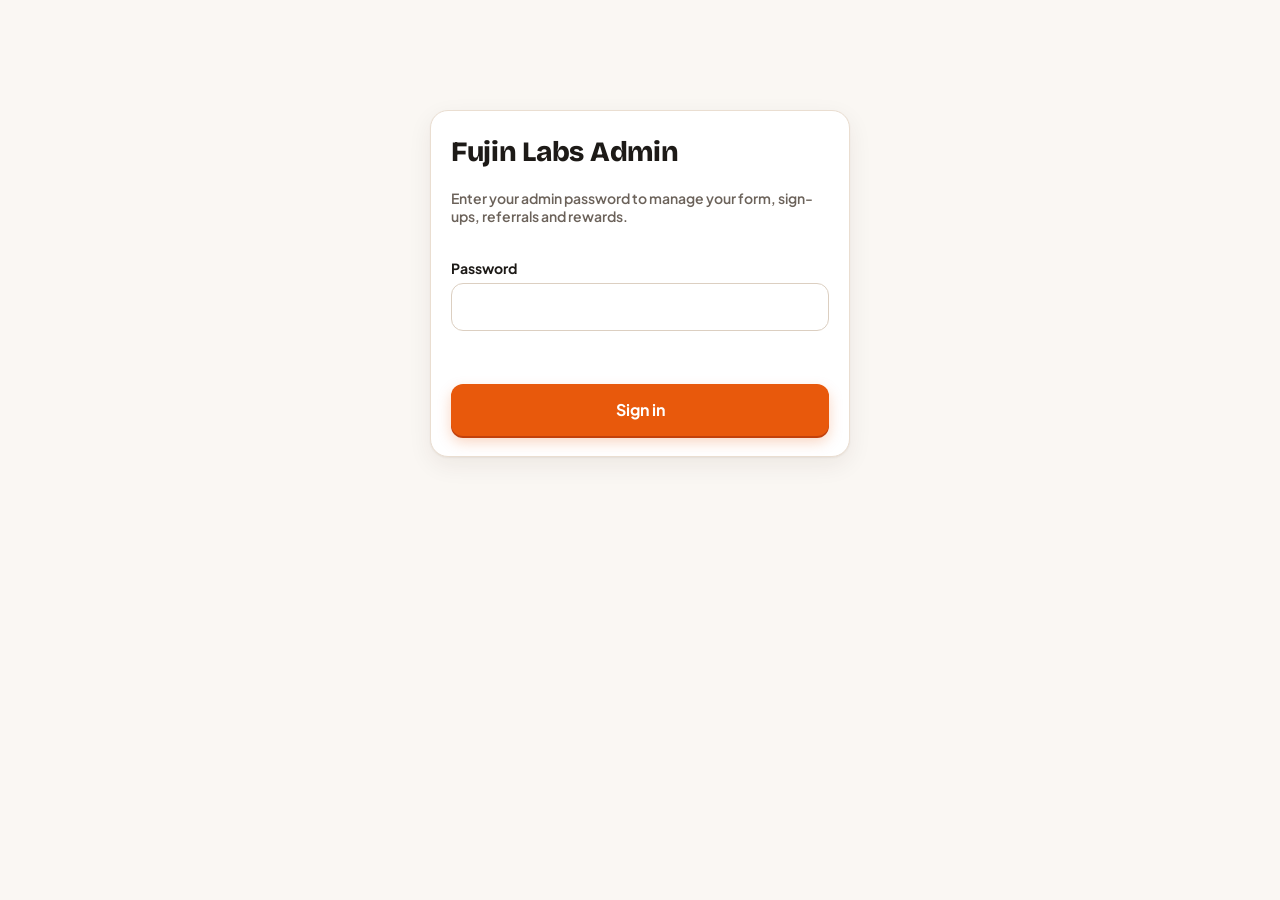
==== commit 62d3805b: "Add files via upload" ====
--- a/admin.html
+++ b/admin.html
@@ -27,7 +27,7 @@
   ol.lb .rk{font:800 16px var(--display);width:26px;color:var(--orange-deep)}
   ol.lb .nm{flex:1;min-width:0;overflow-wrap:anywhere;font-weight:700}
   ol.lb .ct{font:800 20px var(--display);font-variant-numeric:tabular-nums}
-  .filters{display:grid;grid-template-columns:2fr 1fr 1fr;gap:12px}
+  .filters{display:grid;grid-template-columns:2fr 1fr;gap:12px}
   @media(max-width:640px){.filters{grid-template-columns:1fr}}
   .list{display:grid;grid-template-columns:repeat(auto-fill,minmax(min(100%,420px),1fr));gap:16px;margin-top:18px}
   .person{background:#fff;border:1px solid var(--line);border-radius:16px;box-shadow:var(--shadow);padding:18px;display:flex;flex-direction:column;gap:12px;min-width:0}
@@ -37,13 +37,12 @@
   .edit{display:flex;flex-direction:column;gap:10px;border-top:1px solid var(--line);padding-top:12px}
   .answers{border:1px solid var(--line);border-radius:12px;padding:10px 12px;background:var(--bg)}
   .answers summary{cursor:pointer;font:700 14px var(--body);color:var(--orange-deep)}
-  .answers h4{margin:12px 0 4px;font:700 13px var(--body);color:var(--muted)}
+  .answers .meta{margin-top:10px}
   .tier-edit{display:grid;grid-template-columns:90px 1fr 110px auto;gap:10px;align-items:end;margin-top:12px}
   .tier-edit .full{grid-column:1/-1}
   @media(max-width:640px){.tier-edit{grid-template-columns:1fr 1fr;padding:12px;border-radius:14px;background:var(--well)}.tier-edit>*{grid-column:1/-1}}
 
-  /* forms tab */
-  .formcard .link{font-size:13px;color:var(--muted);overflow-wrap:anywhere;margin:0}
+  /* form tab */
   .editor{display:grid;grid-template-columns:minmax(0,1.25fr) minmax(0,1fr);gap:20px;align-items:start}
   @media(max-width:860px){.editor{grid-template-columns:1fr}}
   .sticky{position:sticky;top:64px}
@@ -69,7 +68,7 @@
 <main>
   <section id="login" class="card" aria-labelledby="loginTitle">
     <h1 id="loginTitle">Fujin Labs Admin</h1>
-    <p class="msg">Enter your admin password to manage forms, sign-ups, referrals and rewards.</p>
+    <p class="msg">Enter your admin password to manage your form, sign-ups, referrals and rewards.</p>
     <div id="noUrl" class="banner" hidden>Set your Web app URL in config.js first. Nothing can be loaded without it.</div>
     <form id="loginForm" class="stack">
       <label for="pw">Password<input id="pw" type="password" autocomplete="current-password"></label>
@@ -82,6 +81,7 @@
     <div class="top card">
       <div><div class="brand" style="margin-bottom:8px"><i></i>Fujin Labs Admin</div><span class="conn">Connected to Google Sheet</span></div>
       <div class="row">
+        <a class="btn primary" id="openSheet" href="#" target="_blank" rel="noopener">Open Google Sheet</a>
         <button class="soft" id="reload" type="button">Refresh</button>
         <button class="soft" id="exportCsv" type="button">Export CSV</button>
         <button class="soft" id="logout" type="button">Sign out</button>
@@ -90,7 +90,7 @@
     <div class="tabs" role="tablist" style="margin-top:14px">
       <button role="tab" aria-selected="true" data-tab="over">Overview</button>
       <button role="tab" aria-selected="false" data-tab="people">Sign-ups</button>
-      <button role="tab" aria-selected="false" data-tab="forms">Forms</button>
+      <button role="tab" aria-selected="false" data-tab="form">Form</button>
       <button role="tab" aria-selected="false" data-tab="rewards">Reward tiers</button>
     </div>
     <p class="msg" id="topMsg" role="status"></p>
@@ -99,7 +99,7 @@
       <div class="stats" id="stats"></div>
       <div class="grid2">
         <div class="card"><h2>Top referrers</h2><ol class="lb" id="leaders"></ol></div>
-        <div class="card"><h2>Responses by form</h2><div class="bars" id="interestBars"></div><h2 style="margin-top:24px">Last 7 days</h2><div class="bars" id="dayBars"></div></div>
+        <div class="card"><h2 id="breakTitle">Answers</h2><div class="bars" id="breakBars"></div><h2 style="margin-top:24px">Last 7 days</h2><div class="bars" id="dayBars"></div></div>
       </div>
     </section>
 
@@ -107,54 +107,48 @@
       <h2>All sign-ups <span class="pill" id="shown"></span></h2>
       <div class="filters">
         <label for="q">Search<input id="q" type="search" placeholder="Name, email, company, code"></label>
-        <label for="fForm">Form<select id="fForm"><option value="">All forms</option></select></label>
         <label for="fStatus">Reward<select id="fStatus"><option value="">All</option><option value="__ready">Ready to reward</option></select></label>
       </div>
       <div class="list" id="list"></div>
     </section>
 
-    <section id="p-forms" class="panel" hidden>
-      <div id="formsView" class="card">
-        <div class="top"><div><h2>Forms</h2><p class="sub">Build forms like Google Forms. Each one gets its own link.</p></div><button id="newForm" type="button">New form</button></div>
-        <div class="list" id="formsList"></div>
+    <section id="p-form" class="panel" hidden>
+      <div class="card top">
+        <div><h2>Your form</h2><p class="sub">One form for everyone. Each question is a column in the <strong>Signups</strong> tab of your Sheet.</p></div>
+        <div class="row" style="align-items:center"><span class="msg" id="saveMsg" role="status"></span><a class="btn" id="openForm" href="index.html" target="_blank" rel="noopener">Open form</a><button id="saveForm" type="button" class="big">Save form</button></div>
       </div>
-      <div id="editorView" hidden>
-        <div class="card top" style="margin-bottom:20px">
-          <button class="soft" id="backForms" type="button">Back to all forms</button>
-          <div class="row" style="align-items:center"><span class="msg" id="saveMsg" role="status"></span><button id="saveForm" type="button" class="big">Save form</button></div>
+      <div class="editor">
+        <div style="display:flex;flex-direction:column;gap:20px;min-width:0">
+          <div class="card stack">
+            <h2>Form details</h2>
+            <label for="fTitle">Title<input id="fTitle" maxlength="120"></label>
+            <label for="fDesc">Description <small>(shown under the title)</small><textarea id="fDesc" maxlength="600"></textarea></label>
+            <div class="grid2">
+              <label for="fSubmit">Submit button text<input id="fSubmit" maxlength="40"></label>
+              <label for="fStatusSel">Form status<select id="fStatusSel"><option value="Published">Open (accepting responses)</option><option value="Draft">Closed</option></select></label>
+            </div>
+            <label for="fAfter">After someone submits<select id="fAfter"><option value="refer">Go to the Refer &amp; Earn page</option><option value="message">Show a thank-you message</option></select></label>
+            <label for="fMsg" id="fMsgBox">Thank-you message<textarea id="fMsg" maxlength="500"></textarea></label>
+            <label class="tick" for="fRef"><input type="checkbox" id="fRef">Ask for a referral code on this form</label>
+          </div>
+          <div class="card stack">
+            <h2>Questions</h2>
+            <p class="msg" style="margin-top:-6px">Saving adds a column for each new question, renames the column when you rename a question, and keeps the column of a deleted question (marked "removed") so no data is lost.</p>
+            <div class="qcard locked"><strong>Full name</strong><span class="msg">Always asked. It identifies the person for referrals.</span></div>
+            <div class="qcard locked"><strong>Email</strong><span class="msg">Always asked. One email is one person and one referral code.</span></div>
+            <div id="fieldList" class="stack"></div>
+            <div class="row"><select id="addType" aria-label="Question type to add" style="width:auto;flex:1 1 180px"></select><button id="addField" type="button" class="soft">Add question</button></div>
+          </div>
         </div>
-        <div class="editor">
-          <div style="display:flex;flex-direction:column;gap:20px;min-width:0">
-            <div class="card stack">
-              <h2>Form details</h2>
-              <label for="fTitle">Title<input id="fTitle" maxlength="120"></label>
-              <label for="fDesc">Description <small>(shown under the title)</small><textarea id="fDesc" maxlength="600"></textarea></label>
-              <div class="grid2">
-                <label for="fSubmit">Submit button text<input id="fSubmit" maxlength="40"></label>
-                <label for="fStatusSel">Status<select id="fStatusSel"><option>Published</option><option>Draft</option></select></label>
-              </div>
-              <label for="fAfter">After someone submits<select id="fAfter"><option value="refer">Go to the Refer &amp; Earn page</option><option value="message">Show a thank-you message</option></select></label>
-              <label for="fMsg" id="fMsgBox">Thank-you message<textarea id="fMsg" maxlength="500"></textarea></label>
-              <label class="tick" for="fRef"><input type="checkbox" id="fRef">Ask for a referral code on this form</label>
-            </div>
-            <div class="card stack">
-              <h2>Questions</h2>
-              <div class="qcard locked"><strong>Full name</strong><span class="msg">Always asked on every form. It identifies the person for referrals.</span></div>
-              <div class="qcard locked"><strong>Email</strong><span class="msg">Always asked on every form. One email is one person and one referral code.</span></div>
-              <div id="fieldList" class="stack"></div>
-              <div class="row"><select id="addType" aria-label="Question type to add" style="width:auto;flex:1 1 180px"></select><button id="addField" type="button" class="soft">Add question</button></div>
-            </div>
-          </div>
-          <div class="card pv sticky" aria-label="Form preview">
-            <span class="pv-note">Live preview</span>
-            <div><h2 id="pvTitle"></h2><p class="sub" id="pvDesc"></p></div>
-            <div class="stack">
-              <label>Full name<input disabled placeholder="Full name"></label>
-              <label>Email<input disabled placeholder="Email"></label>
-              <div id="pvQuestions" class="stack"></div>
-              <label id="pvRef">Referral code <small>(if someone invited you)</small><input disabled placeholder="FUJIN-XXXX"></label>
-              <button type="button" id="pvSubmit" disabled class="big"></button>
-            </div>
+        <div class="card pv sticky" aria-label="Form preview">
+          <span class="pv-note">Live preview</span>
+          <div><h2 id="pvTitle"></h2><p class="sub" id="pvDesc"></p></div>
+          <div class="stack">
+            <label>Full name<input disabled placeholder="Full name"></label>
+            <label>Email<input disabled placeholder="Email"></label>
+            <div id="pvQuestions" class="stack"></div>
+            <label id="pvRef">Referral code <small>(if someone invited you)</small><input disabled placeholder="FUJIN-XXXX"></label>
+            <button type="button" id="pvSubmit" disabled class="big"></button>
           </div>
         </div>
       </div>
@@ -174,11 +168,10 @@
 <script src="formkit.js"></script>
 <script>
 const $ = id => document.getElementById(id);
-let PASSWORD = "", DATA = {rows:[], tiers:[], forms:[], responses:[], statuses:["None","Pending","Approved","Paid / Sent"]};
+let PASSWORD = "", DATA = {rows:[], tiers:[], form:null, sheetUrl:"", statuses:["None","Pending","Approved","Paid / Sent"]};
 
 function h(tag, props, ...kids){ return FormKit.el(tag, props, ...kids); }
 const fmtDate = s => { const d = new Date(s); return isNaN(d) ? "" : d.toLocaleDateString(undefined, {day:"numeric", month:"short", year:"numeric"}); };
-const formTitle = id => { const f = DATA.forms.find(x => x.id === id); return f ? f.title : "Deleted form"; };
 const shown = v => Array.isArray(v) ? v.join(", ") : v === true ? "Yes" : String(v);
 function say(msg, bad){ const t = $("topMsg"); t.className = "msg" + (bad ? " bad" : " ok"); t.textContent = msg; if(msg) setTimeout(() => { if(t.textContent === msg) t.textContent = ""; }, 4000); }
 
@@ -212,8 +205,10 @@
 /* ---- Data ---- */
 async function load(){
   const d = await call("a_list", {});
-  DATA = {rows:d.rows || [], tiers:d.tiers || [], forms:d.forms || [], responses:d.responses || [], statuses:d.statuses || DATA.statuses};
-  fillFilters(); renderOverview(); renderPeople(); renderFormsList(); renderTiers();
+  DATA = {rows:d.rows || [], tiers:d.tiers || [], form:d.form, sheetUrl:d.sheetUrl || "", statuses:d.statuses || DATA.statuses};
+  $("openSheet").href = DATA.sheetUrl || "#";
+  renderOverview(); renderPeople(); renderTiers();
+  if(!dirty) openEditor(DATA.form);
 }
 $("reload").addEventListener("click", async e => { e.target.disabled = true; try{ await load(); say("Refreshed."); }catch(x){ say(x.message, true); } e.target.disabled = false; });
 
@@ -226,8 +221,8 @@
   const ready = rows.filter(needsReward).length;
   const stat = (n, label, alert) => h("div", {class:"stat" + (alert ? " alert" : "")}, h("b", {}, n), h("span", {}, label));
   const box = $("stats"); box.textContent = "";
-  box.append(stat(total, "People signed up"), stat(DATA.responses.length, "Form responses"), stat(viaRef, "Joined via referral"),
-    stat(total ? Math.round(viaRef/total*100) + "%" : "0%", "Referral rate"), stat(ready, "Ready to reward", ready > 0), stat(DATA.forms.length, "Forms"));
+  box.append(stat(total, "People signed up"), stat(viaRef, "Joined via referral"),
+    stat(total ? Math.round(viaRef/total*100) + "%" : "0%", "Referral rate"), stat(ready, "Ready to reward", ready > 0), stat(DATA.form.fields.length, "Form questions"));
 
   const lb = $("leaders"); lb.textContent = "";
   const top = rows.filter(r => r.count > 0).sort((a,b) => b.count - a.count).slice(0, 8);
@@ -236,35 +231,31 @@
 
   const bars = (el, entries) => { el.textContent = ""; const max = Math.max(1, ...entries.map(e => e[1]));
     entries.forEach(([k, v]) => el.append(h("div", {class:"b"}, h("span", {}, k), h("div", {class:"tr"}, h("i", {style:"width:" + Math.max(2, v/max*100) + "%"})), h("span", {}, v)))); };
-  const byForm = {}; DATA.responses.forEach(r => { const k = formTitle(r.formId); byForm[k] = (byForm[k] || 0) + 1; });
-  bars($("interestBars"), Object.entries(byForm).sort((a,b) => b[1] - a[1]).slice(0, 8));
+  /* Breakdown of the first choice question (for example "What are you interested in?"). */
+  const q = DATA.form.fields.find(f => ["dropdown","radio","checkbox"].includes(f.type));
+  $("breakTitle").textContent = q ? q.label : "Answers";
+  const counts = {};
+  if(q) rows.forEach(r => { const a = r.answers[q.id]; if(!a) return; String(shown(a.v)).split(", ").forEach(v => counts[v] = (counts[v] || 0) + 1); });
+  bars($("breakBars"), Object.entries(counts).sort((a,b) => b[1] - a[1]).slice(0, 8));
+  if(!Object.keys(counts).length) $("breakBars").append(h("p", {class:"msg"}, q ? "No answers yet." : "Add a dropdown or multiple choice question to see a breakdown here."));
   const days = [];
   for(let i = 6; i >= 0; i--){ const d = new Date(); d.setHours(0,0,0,0); d.setDate(d.getDate() - i); days.push(d); }
   bars($("dayBars"), days.map(d => [d.toLocaleDateString(undefined, {weekday:"short", day:"numeric"}),
-    DATA.responses.filter(r => { const x = new Date(r.ts); return x >= d && x < new Date(d.getTime() + 864e5); }).length]));
+    rows.filter(r => { const x = new Date(r.ts); return x >= d && x < new Date(d.getTime() + 864e5); }).length]));
 }
 
 /* ---- Sign-ups ---- */
-function fillFilters(){
-  const sel = $("fForm"), keep = sel.value; sel.textContent = ""; sel.append(h("option", {value:""}, "All forms"));
-  DATA.forms.forEach(f => sel.append(h("option", {value:f.id}, f.title))); sel.value = keep;
-  const st = $("fStatus"), k2 = st.value; st.textContent = ""; st.append(h("option", {value:""}, "All"), h("option", {value:"__ready"}, "Ready to reward"));
-  DATA.statuses.forEach(s => st.append(h("option", {value:s}, s))); st.value = k2;
+function fillStatusFilter(){
+  const st = $("fStatus"), keep = st.value; st.textContent = ""; st.append(h("option", {value:""}, "All"), h("option", {value:"__ready"}, "Ready to reward"));
+  DATA.statuses.forEach(s => st.append(h("option", {value:s}, s))); st.value = keep;
 }
 
 function answersBlock(r){
-  const mine = DATA.responses.filter(x => String(x.email).toLowerCase() === String(r.email).toLowerCase()).sort((a,b) => new Date(b.ts) - new Date(a.ts));
-  if(!mine.length) return null;
-  const box = h("details", {class:"answers"}, h("summary", {}, "Form answers (" + mine.length + ")"));
-  mine.forEach(x => {
-    box.append(h("h4", {}, formTitle(x.formId) + " · " + fmtDate(x.ts)));
-    const dl = h("dl", {class:"meta"});
-    const keys = Object.keys(x.answers || {});
-    if(!keys.length) dl.append(h("dt", {}, "No extra answers"), h("dd", {}, ""));
-    keys.forEach(k => dl.append(h("dt", {}, x.answers[k].l), h("dd", {}, shown(x.answers[k].v))));
-    box.append(dl);
-  });
-  return box;
+  const keys = Object.keys(r.answers || {});
+  if(!keys.length) return null;
+  const dl = h("dl", {class:"meta"});
+  keys.forEach(k => dl.append(h("dt", {}, r.answers[k].l), h("dd", {}, shown(r.answers[k].v))));
+  return h("details", {class:"answers"}, h("summary", {}, "Form answers (" + keys.length + ")"), dl);
 }
 
 function personCard(r){
@@ -286,7 +277,7 @@
     catch(e){ msg.className = "msg bad"; msg.textContent = e.message; }
     save.disabled = false;
   });
-  const dl = [["Email", r.email], ["Phone", r.phone || "-"], ["Company", r.company || "-"], ["Joined", fmtDate(r.ts) + " via " + formTitle(r.formId)], ["Referred by", r.ref ? (r.refName || "Unknown") + " (" + r.ref + ")" : "Nobody"]];
+  const dl = [["Email", r.email], ["Phone", r.phone || "-"], ["Company", r.company || "-"], ["Joined", fmtDate(r.ts)], ["Referred by", r.ref ? (r.refName || "Unknown") + " (" + r.ref + ")" : "Nobody"]];
   return h("article", {class:"person"},
     h("div", {}, h("h3", {}, r.name), h("div", {class:"pills", style:"margin-top:6px"},
       h("span", {class:"pill"}, r.code), h("span", {class:"pill"}, r.count + (r.count === 1 ? " referral" : " referrals")),
@@ -298,14 +289,14 @@
 }
 
 function filteredRows(){
-  const q = $("q").value.trim().toLowerCase(), ff = $("fForm").value, fs = $("fStatus").value;
-  const inForm = ff ? new Set(DATA.responses.filter(x => x.formId === ff).map(x => String(x.email).toLowerCase())) : null;
+  const q = $("q").value.trim().toLowerCase(), fs = $("fStatus").value;
   return DATA.rows.filter(r => (!q || [r.name, r.email, r.company, r.code, r.phone].join(" ").toLowerCase().includes(q))
-    && (!inForm || inForm.has(String(r.email).toLowerCase())) && (!fs || (fs === "__ready" ? needsReward(r) : r.status === fs)))
+    && (!fs || (fs === "__ready" ? needsReward(r) : r.status === fs)))
     .sort((a,b) => new Date(b.ts) - new Date(a.ts));
 }
 
 function renderPeople(){
+  fillStatusFilter();
   const rows = filteredRows();
   $("shown").textContent = rows.length + " of " + DATA.rows.length;
   const list = $("list"); list.textContent = "";
@@ -313,59 +304,20 @@
   rows.slice(0, 200).forEach(r => list.append(personCard(r)));
   if(rows.length > 200) list.append(h("p", {class:"msg"}, "Showing the newest 200. Narrow the search to see more."));
 }
-["input","change"].forEach(ev => ["q","fForm","fStatus"].forEach(id => $(id).addEventListener(ev, renderPeople)));
-
-/* ---- Forms: list ---- */
-function publicLink(id){
-  const u = new URL("index.html", location.href);
-  return u.origin + u.pathname + (id === "default" ? "" : "?form=" + id);
-}
+["input","change"].forEach(ev => ["q","fStatus"].forEach(id => $(id).addEventListener(ev, renderPeople)));
+
+/* ---- Form editor ---- */
+let draft = null, dirty = false;
 function blankField(type){
   return {id:"q" + Math.random().toString(36).slice(2, 8), type:type || "short", label:"", help:"", required:false, options:type && FormKit.CHOICE.includes(type) ? ["Option 1", "Option 2"] : []};
 }
-
-function renderFormsList(){
-  const list = $("formsList"); list.textContent = "";
-  if(!DATA.forms.length) list.append(h("p", {class:"msg"}, "No forms yet."));
-  DATA.forms.forEach(f => {
-    const link = publicLink(f.id);
-    const copy = h("button", {class:"soft", type:"button"}, "Copy link");
-    copy.addEventListener("click", async () => { try{ await navigator.clipboard.writeText(link); copy.textContent = "Copied!"; }catch(e){ copy.textContent = "Select the link"; } setTimeout(() => copy.textContent = "Copy link", 1500); });
-    const edit = h("button", {type:"button"}, "Edit"); edit.addEventListener("click", () => openEditor(f));
-    const resp = h("button", {class:"soft", type:"button"}, "Responses (" + f.responses + ")");
-    resp.addEventListener("click", () => { $("fForm").value = f.id; goTab("people"); renderPeople(); });
-    const dup = h("button", {class:"soft", type:"button"}, "Duplicate");
-    dup.addEventListener("click", async () => {
-      dup.disabled = true;
-      try{ await call("a_form_save", {form:{...f, id:"", title:"Copy of " + f.title, status:"Draft"}}); await load(); say("Duplicated as a draft."); }
-      catch(e){ say(e.message, true); dup.disabled = false; }
-    });
-    const open = h("a", {class:"btn", href:link, target:"_blank", rel:"noopener"}, "Open");
-    const del = h("button", {class:"danger", type:"button"}, "Delete"); let armed = false;
-    del.addEventListener("click", async () => {
-      if(!armed){ armed = true; del.classList.add("sure"); del.textContent = "Tap again to delete"; setTimeout(() => { armed = false; del.classList.remove("sure"); del.textContent = "Delete"; }, 4000); return; }
-      del.disabled = true;
-      try{ await call("a_form_delete", {id:f.id}); await load(); say("Form deleted. Past responses are kept."); }catch(e){ say(e.message, true); del.disabled = false; }
-    });
-    list.append(h("article", {class:"person formcard"},
-      h("div", {}, h("h3", {}, f.title), h("div", {class:"pills", style:"margin-top:6px"},
-        h("span", {class:"pill " + (f.status === "Published" ? "paid" : "")}, f.status), h("span", {class:"pill"}, f.fields.length + " questions + name and email"), h("span", {class:"pill"}, f.responses + " responses"))),
-      h("p", {class:"link"}, link),
-      h("div", {class:"row"}, edit, resp, copy, dup, open, f.id === "default" ? null : del)));
-  });
-}
-$("newForm").addEventListener("click", () => openEditor({id:"", title:"Untitled form", description:"", status:"Draft", settings:{submitLabel:"Submit", referral:true, after:"refer", message:""}, fields:[{...blankField("short"), label:"Your question"}]}));
-
-/* ---- Forms: editor ---- */
-let draft = null, dirty = false, backArmed = false;
 function openEditor(f){
   draft = JSON.parse(JSON.stringify(f)); draft.settings = {submitLabel:"Submit", referral:true, after:"refer", message:"", ...draft.settings};
-  dirty = false; backArmed = false; $("backForms").textContent = "Back to all forms"; $("saveMsg").textContent = "";
+  dirty = false; $("saveMsg").textContent = "";
   $("fTitle").value = draft.title; $("fDesc").value = draft.description; $("fSubmit").value = draft.settings.submitLabel;
-  $("fStatusSel").value = draft.status; $("fStatusSel").disabled = draft.id === "default";
+  $("fStatusSel").value = draft.status;
   $("fAfter").value = draft.settings.after; $("fMsg").value = draft.settings.message; $("fRef").checked = draft.settings.referral !== false;
-  $("formsView").hidden = true; $("editorView").hidden = false;
-  syncAfter(); renderFieldList(); renderPreview(); window.scrollTo({top:0, behavior:"smooth"});
+  syncAfter(); renderFieldList(); renderPreview();
 }
 function touch(){ dirty = true; $("saveMsg").className = "msg"; $("saveMsg").textContent = "Unsaved changes"; renderPreview(); }
 function syncAfter(){ $("fMsgBox").hidden = $("fAfter").value !== "message"; }
@@ -413,7 +365,7 @@
 }
 
 function renderPreview(){
-  $("pvTitle").textContent = draft.title || "Untitled form";
+  $("pvTitle").textContent = draft.title || "Join Fujin Labs";
   $("pvDesc").textContent = draft.description || ""; $("pvDesc").hidden = !draft.description;
   FormKit.render($("pvQuestions"), draft.fields.map(f => ({...f, label:f.label || "Untitled question"})), "pv_");
   $("pvQuestions").querySelectorAll("input,select,textarea").forEach(x => x.disabled = true);
@@ -421,18 +373,13 @@
   $("pvSubmit").textContent = draft.settings.submitLabel || "Submit";
 }
 
-$("backForms").addEventListener("click", () => {
-  if(dirty && !backArmed){ backArmed = true; $("backForms").textContent = "Discard unsaved changes?"; setTimeout(() => { backArmed = false; $("backForms").textContent = "Back to all forms"; }, 4000); return; }
-  $("editorView").hidden = true; $("formsView").hidden = false; draft = null;
-});
 $("saveForm").addEventListener("click", async e => {
   const m = $("saveMsg"); m.className = "msg"; m.textContent = "Saving...";
   e.target.disabled = true;
   try{
     const out = await call("a_form_save", {form:draft});
-    draft.id = out.form.id; draft.fields = out.form.fields; dirty = false;
-    await load(); renderFieldList();
-    m.className = "msg ok"; m.textContent = "Saved. " + (draft.status === "Published" ? "Live at " + publicLink(draft.id) : "It is a draft, so the link is closed.");
+    dirty = false; await load();
+    m.className = "msg ok"; m.textContent = "Saved. Your Signups sheet now has " + out.columns + " columns. " + (draft.status === "Published" ? "The form is live." : "The form is closed.");
   }catch(x){ m.className = "msg bad"; m.textContent = x.message; }
   e.target.disabled = false;
 });
@@ -469,38 +416,22 @@
 /* ---- Tabs and CSV ---- */
 function goTab(name){
   document.querySelectorAll("[data-tab]").forEach(x => x.setAttribute("aria-selected", String(x.dataset.tab === name)));
-  ["over","people","forms","rewards"].forEach(t => $("p-" + t).hidden = t !== name);
+  ["over","people","form","rewards"].forEach(t => $("p-" + t).hidden = t !== name);
 }
 document.querySelectorAll("[data-tab]").forEach(b => b.addEventListener("click", () => goTab(b.dataset.tab)));
 
-function download(name, csv){
+const cell = v => { v = String(v == null ? "" : v); if(/^[=+\-@]/.test(v)) v = "'" + v; return '"' + v.replace(/"/g, '""') + '"'; };
+$("exportCsv").addEventListener("click", () => {
+  /* One row per person: the usual columns, then one column per form question (including questions you removed). */
+  const core = [["Joined","ts"],["Name","name"],["Email","email"],["Code","code"],["Referred by","ref"],["Referrals","count"],["Reward status","status"],["Notes","notes"]];
+  const qs = DATA.form.fields.map(f => [f.id, f.label]);
+  DATA.rows.forEach(r => Object.keys(r.answers).forEach(k => { if(!qs.some(q => q[0] === k)) qs.push([k, r.answers[k].l + " (removed)"]); }));
+  const head = core.map(c => c[0]).concat(qs.map(q => q[1]));
+  const body = DATA.rows.map(r => core.map(c => r[c[1]]).concat(qs.map(q => r.answers[q[0]] ? shown(r.answers[q[0]].v) : "")));
+  const csv = [head].concat(body).map(r => r.map(cell).join(",")).join("\r\n");
   const url = URL.createObjectURL(new Blob(["﻿" + csv], {type:"text/csv;charset=utf-8"}));
-  const a = h("a", {href:url, download:name}); document.body.append(a); a.click(); a.remove();
+  const a = h("a", {href:url, download:"fujin-labs-signups-" + new Date().toISOString().slice(0,10) + ".csv"}); document.body.append(a); a.click(); a.remove();
   setTimeout(() => URL.revokeObjectURL(url), 2000);
-}
-const cell = v => { v = String(v == null ? "" : v); if(/^[=+\-@]/.test(v)) v = "'" + v; return '"' + v.replace(/"/g, '""') + '"'; };
-
-$("exportCsv").addEventListener("click", () => {
-  const ff = $("fForm").value, day = new Date().toISOString().slice(0,10);
-  const byEmail = {}; DATA.rows.forEach(r => byEmail[String(r.email).toLowerCase()] = r);
-  const core = [["Name","name"],["Email","email"],["Code","code"],["Referred by","ref"],["Referrals","count"],["Reward status","status"]];
-  if(ff){
-    /* One row per response to this form, one column per question. */
-    const form = DATA.forms.find(f => f.id === ff);
-    const cols = form ? form.fields.map(f => [f.id, f.label]) : [];
-    const mine = DATA.responses.filter(x => x.formId === ff);
-    mine.forEach(x => Object.keys(x.answers || {}).forEach(k => { if(!cols.some(c => c[0] === k)) cols.push([k, x.answers[k].l]); }));
-    const head = ["Submitted"].concat(core.map(c => c[0]), cols.map(c => c[1]));
-    const body = mine.map(x => {
-      const p = byEmail[String(x.email).toLowerCase()] || {};
-      return [x.ts].concat(core.map(c => c[1] === "name" ? (p.name || x.name) : c[1] === "email" ? x.email : p[c[1]]), cols.map(c => x.answers[c[0]] ? shown(x.answers[c[0]].v) : ""));
-    });
-    download("fujin-labs-" + (form ? form.title.replace(/[^a-z0-9]+/gi, "-").toLowerCase() : ff) + "-" + day + ".csv", [head].concat(body).map(r => r.map(cell).join(",")).join("\r\n"));
-  } else {
-    const cols = [["Joined","ts"],["Name","name"],["Email","email"],["Phone","phone"],["Company","company"],["Code","code"],["Referred by","ref"],["Referrals","count"],["Reward status","status"],["Notes","notes"],["First form","formTitle"]];
-    const rows = DATA.rows.map(r => ({...r, formTitle:formTitle(r.formId)}));
-    download("fujin-labs-signups-" + day + ".csv", [cols.map(c => c[0])].concat(rows.map(r => cols.map(c => r[c[1]]))).map(r => r.map(cell).join(",")).join("\r\n"));
-  }
 });
 </script>
 </body>
